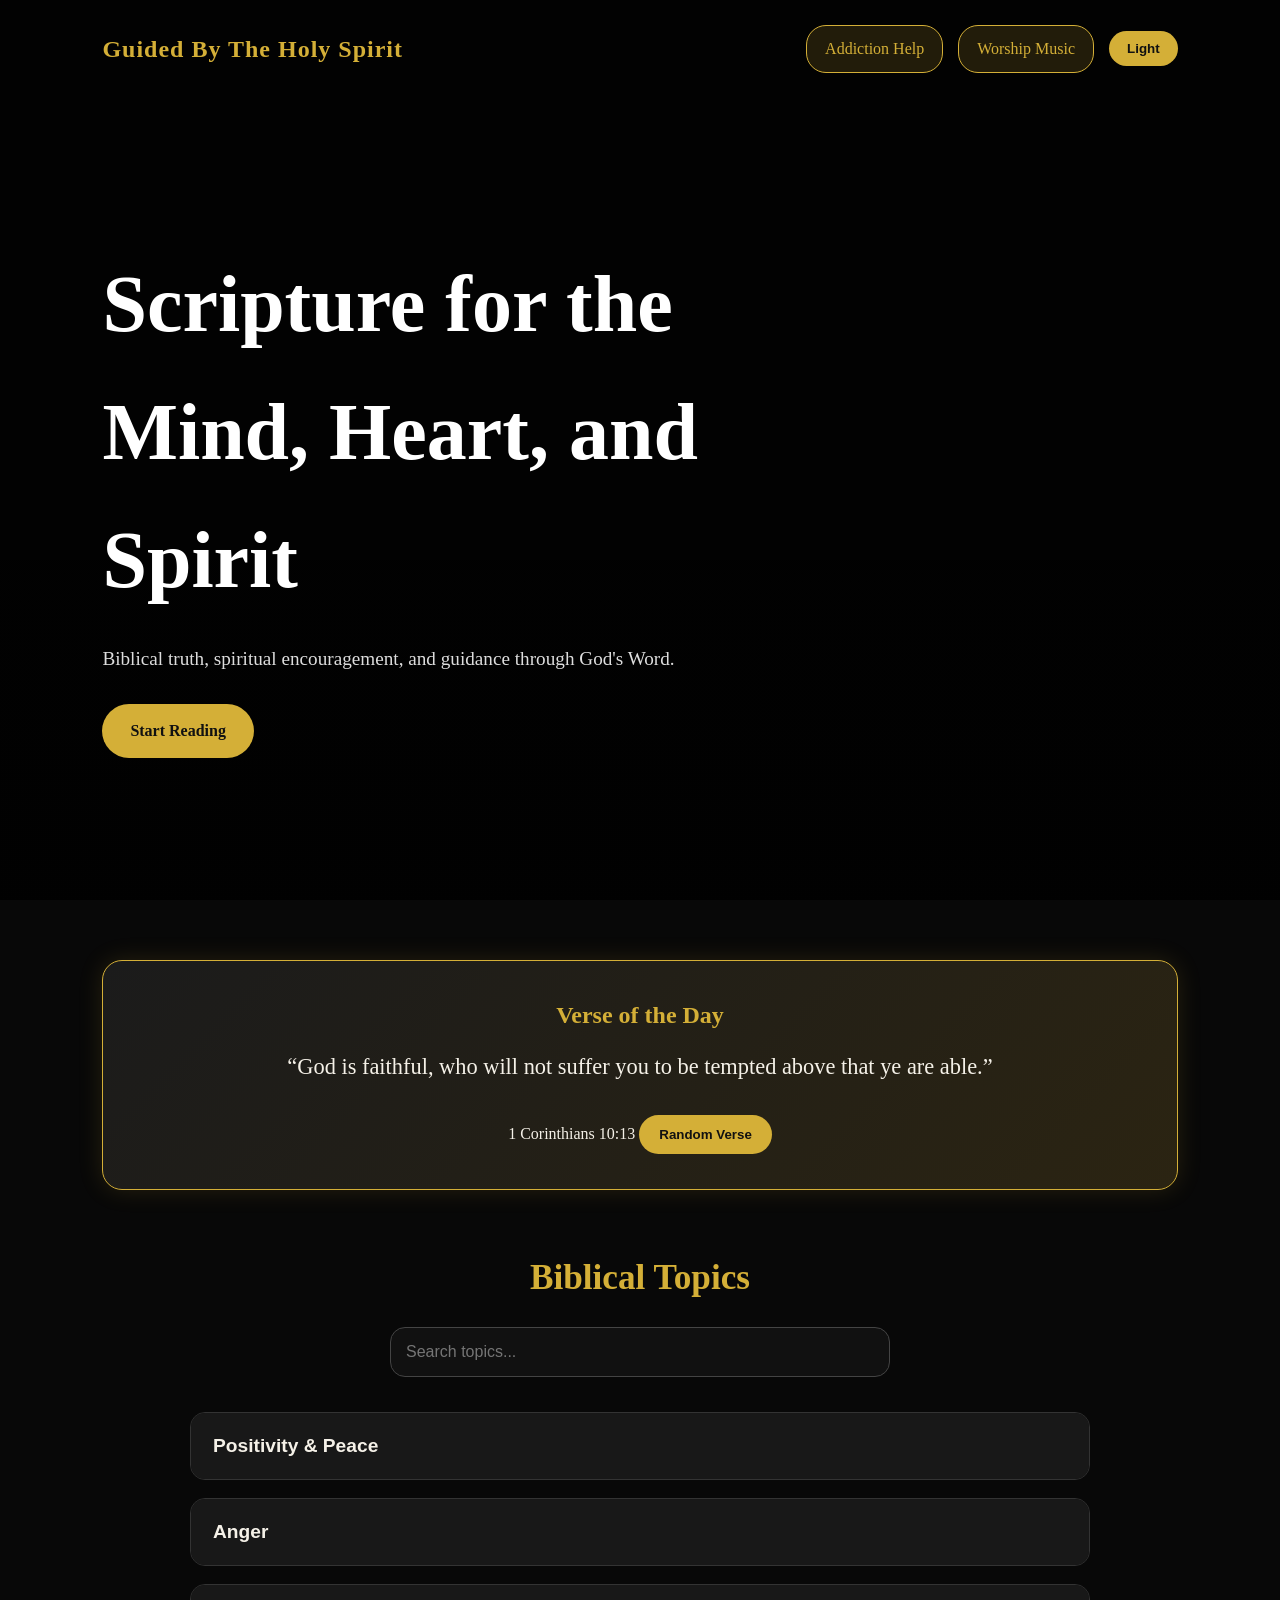
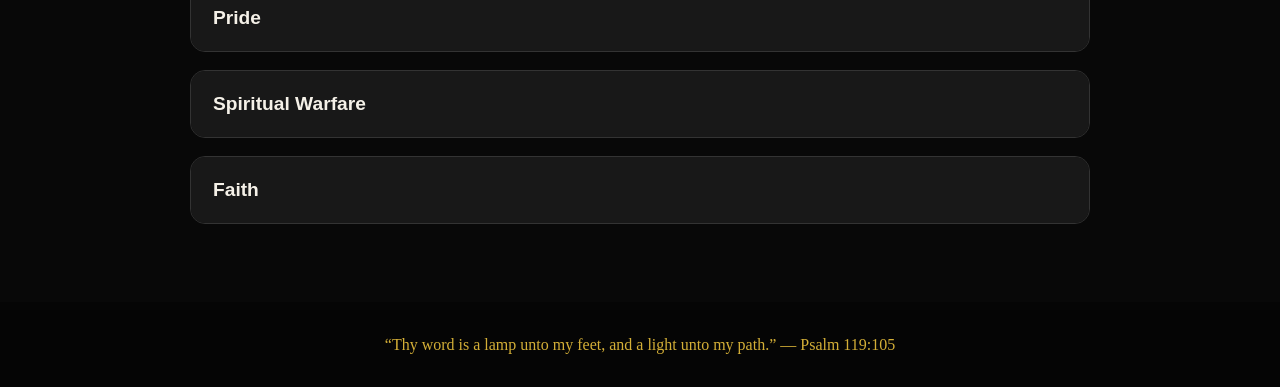
==== index.html @ 29c599a7 "Add files via upload" ====
<!DOCTYPE html>
<html lang="en">
<head>
  <meta charset="UTF-8" />
  <meta name="viewport" content="width=device-width, initial-scale=1.0" />
  <title>Guided By The Holy Spirit</title>
  <link rel="stylesheet" href="style.css" />
</head>
<body>

  <header class="hero">
    <nav>
      <h2>Guided By The Holy Spirit</h2>

      <div class="nav-buttons">
        <a href="addiction.html" class="nav-link">Addiction Help</a>
	<a href="music.html" class="nav-link">Worship Music</a>
        <button id="themeBtn">Light</button>
      </div>
    </nav>

    <div class="hero-content">
      <h1>Scripture for the Mind, Heart, and Spirit</h1>

      <p>
        Biblical truth, spiritual encouragement, and guidance through
        God's Word.
      </p>

      <a href="#topics" class="btn">Start Reading</a>
    </div>
  </header>

  <main>

    <section class="daily">
      <h2>Verse of the Day</h2>

      <p class="verse">
        “Submit yourselves therefore to God. Resist the devil,
        and he will flee from you.”
      </p>

      <span>James 4:7</span>

      <button id="randomVerseBtn" class="random-btn">
        Random Verse
      </button>
    </section>

    <section id="topics" class="topics">

      <h2>Biblical Topics</h2>

      <input
        type="text"
        id="searchInput"
        placeholder="Search topics..."
      />

      <div class="accordion">

        <!-- Positivity -->

        <div class="topic">
          <button class="topic-btn">Positivity & Peace</button>

          <div class="topic-content">

            <div class="verse-card">
              <h3>Philippians 4:8</h3>

              <p>
                “Whatsoever things are true, honest, just, pure,
                lovely… think on these things.”
              </p>

              <small>
                Focus your mind on godly things instead of fear and negativity.
              </small>
            </div>

            <div class="verse-card">
              <h3>Romans 8:6</h3>

              <p>
                “To be spiritually minded is life and peace.”
              </p>

              <small>
                A mind centered on God produces peace.
              </small>
            </div>

          </div>
        </div>

        <!-- Anger -->

        <div class="topic">
          <button class="topic-btn">Anger</button>

          <div class="topic-content">

            <div class="verse-card">
              <h3>Ephesians 4:26-27</h3>

              <p>
                “Be ye angry, and sin not… Neither give place to the devil.”
              </p>

              <small>
                Uncontrolled anger can become spiritually dangerous.
              </small>
            </div>

            <div class="verse-card">
              <h3>James 1:20</h3>

              <p>
                “The wrath of man worketh not the righteousness of God.”
              </p>

              <small>
                Human rage does not produce God's righteousness.
              </small>
            </div>

          </div>
        </div>

        <!-- Pride -->

        <div class="topic">
          <button class="topic-btn">Pride</button>

          <div class="topic-content">

            <div class="verse-card">
              <h3>Proverbs 16:18</h3>

              <p>
                “Pride goeth before destruction,
                and an haughty spirit before a fall.”
              </p>

              <small>
                Pride blinds people and leads them away from humility.
              </small>
            </div>

            <div class="verse-card">
              <h3>James 4:6</h3>

              <p>
                “God resisteth the proud,
                but giveth grace unto the humble.”
              </p>

              <small>
                God gives grace to the humble.
              </small>
            </div>

          </div>
        </div>

        <!-- Spiritual Warfare -->

        <div class="topic">
          <button class="topic-btn">Spiritual Warfare</button>

          <div class="topic-content">

            <div class="verse-card">
              <h3>2 Corinthians 10:5</h3>

              <p>
                “Casting down imaginations… bringing every thought
                into obedience to Christ.”
              </p>

              <small>
                The battlefield often begins in the mind.
              </small>
            </div>

            <div class="verse-card">
              <h3>Ephesians 6:11</h3>

              <p>
                “Put on the whole armour of God…”
              </p>

              <small>
                God gives believers spiritual armor.
              </small>
            </div>

          </div>
        </div>

        <!-- Faith -->

        <div class="topic">
          <button class="topic-btn">Faith</button>

          <div class="topic-content">

            <div class="verse-card">
              <h3>Hebrews 11:1</h3>

              <p>
                “Faith is the substance of things hoped for,
                the evidence of things not seen.”
              </p>

              <small>
                Faith trusts God even when you cannot fully see ahead.
              </small>
            </div>

            <div class="verse-card">
              <h3>2 Corinthians 5:7</h3>

              <p>
                “For we walk by faith, not by sight.”
              </p>

              <small>
                Christians live by trust in God.
              </small>
            </div>

          </div>
        </div>

      </div>
    </section>

  </main>

  <footer>
    <p>
      “Thy word is a lamp unto my feet,
      and a light unto my path.”
      — Psalm 119:105
    </p>
  </footer>

  <script src="script.js"></script>
</body>
</html>
---- style.css ----
* {
  margin: 0;
  padding: 0;
  box-sizing: border-box;
}

html {
  scroll-behavior: smooth;
}

body {
  font-family: Georgia, serif;
  background: #080808;
  color: #f5f1e8;
  line-height: 1.6;
}

/* HERO */

.hero {
  min-height: 100vh;

  background:
    linear-gradient(rgba(0,0,0,.75), rgba(0,0,0,.85)),
    url("https://images.unsplash.com/photo-1500530855697-b586d89ba3ee")
    center/cover;

  display: flex;
  flex-direction: column;
}

.small-hero {
  min-height: 55vh;
}

nav {
  display: flex;
  justify-content: space-between;
  align-items: center;
  padding: 25px 8%;
}

nav h2 {
  color: #d4af37;
  letter-spacing: 1px;
}

.nav-buttons {
  display: flex;
  align-items: center;
  gap: 15px;
}

.nav-link {
  text-decoration: none;
  background: rgba(212,175,55,.15);
  border: 1px solid #d4af37;
  color: #d4af37;
  padding: 10px 18px;
  border-radius: 20px;
  transition: .3s;
}

.nav-link:hover {
  background: #d4af37;
  color: #111;
}

#themeBtn {
  background: #d4af37;
  color: #111;
  border: none;
  padding: 10px 18px;
  border-radius: 20px;
  cursor: pointer;
  font-weight: bold;
}

.hero-content {
  flex: 1;

  display: flex;
  flex-direction: column;
  justify-content: center;

  padding: 0 8%;
  max-width: 850px;
}

.hero-content h1 {
  font-size: clamp(2.5rem, 7vw, 5rem);
  color: #fff;
  margin-bottom: 20px;
}

.hero-content p {
  font-size: 1.2rem;
  color: #ddd;
  margin-bottom: 30px;
}

.btn {
  width: fit-content;
  background: #d4af37;
  color: #111;
  padding: 14px 28px;
  text-decoration: none;
  border-radius: 30px;
  font-weight: bold;
  transition: .3s;
}

.btn:hover {
  transform: scale(1.05);
}

/* MAIN */

main {
  padding: 60px 8%;
}

/* DAILY VERSE */

.daily {
  background: linear-gradient(135deg, #1b1b1b, #2b2412);

  border: 1px solid #d4af37;

  padding: 35px;

  border-radius: 20px;

  text-align: center;

  margin-bottom: 60px;

  box-shadow: 0 0 25px rgba(212, 175, 55, .15);
}

.daily h2 {
  color: #d4af37;
  margin-bottom: 15px;
}

.daily .verse {
  font-size: 1.4rem;
  margin-bottom: 10px;
}

.random-btn {
  margin-top: 20px;
  background: #d4af37;
  color: #111;
  border: none;
  padding: 12px 20px;
  border-radius: 20px;
  cursor: pointer;
  font-weight: bold;
}

/* TOPICS */

.topics h2 {
  text-align: center;
  color: #d4af37;
  margin-bottom: 20px;
  font-size: 2.2rem;
}

#searchInput {
  width: 100%;
  max-width: 500px;
  display: block;
  margin: 0 auto 35px auto;

  padding: 15px;

  border-radius: 15px;
  border: 1px solid #444;

  background: #111;
  color: white;
  font-size: 1rem;
}

.accordion {
  max-width: 900px;
  margin: auto;
}

.topic {
  margin-bottom: 18px;
  border-radius: 15px;
  overflow: hidden;
  background: #141414;
  border: 1px solid #333;
}

.topic-btn {
  width: 100%;
  padding: 22px;
  background: #181818;
  color: #f5f1e8;
  font-size: 1.2rem;
  text-align: left;
  border: none;
  cursor: pointer;
  font-weight: bold;
  transition: .3s;
}

.topic-btn:hover {
  background: #2a230f;
  color: #d4af37;
}

.topic-content {
  display: none;
  padding: 20px;
  background: #101010;
}

.topic.active .topic-content {
  display: block;
}

.verse-card {
  background: #1c1c1c;
  border-left: 4px solid #d4af37;
  padding: 20px;
  margin-bottom: 18px;
  border-radius: 10px;
}

.verse-card h3 {
  color: #d4af37;
  margin-bottom: 10px;
}

.verse-card p {
  font-size: 1.1rem;
  margin-bottom: 10px;
}

.verse-card small {
  color: #cfc6ad;
}

/* FOOTER */

footer {
  text-align: center;
  padding: 30px;
  background: #050505;
  color: #d4af37;
}

/* LIGHT MODE */

body.light {
  background: #f7f2e8;
  color: #1b1b1b;
}

body.light .topic,
body.light .topic-content,
body.light .verse-card,
body.light .topic-btn {
  background: #fffaf0;
  color: #1b1b1b;
}

body.light .daily {
  background: #fffaf0;
}

body.light #searchInput {
  background: white;
  color: black;
}
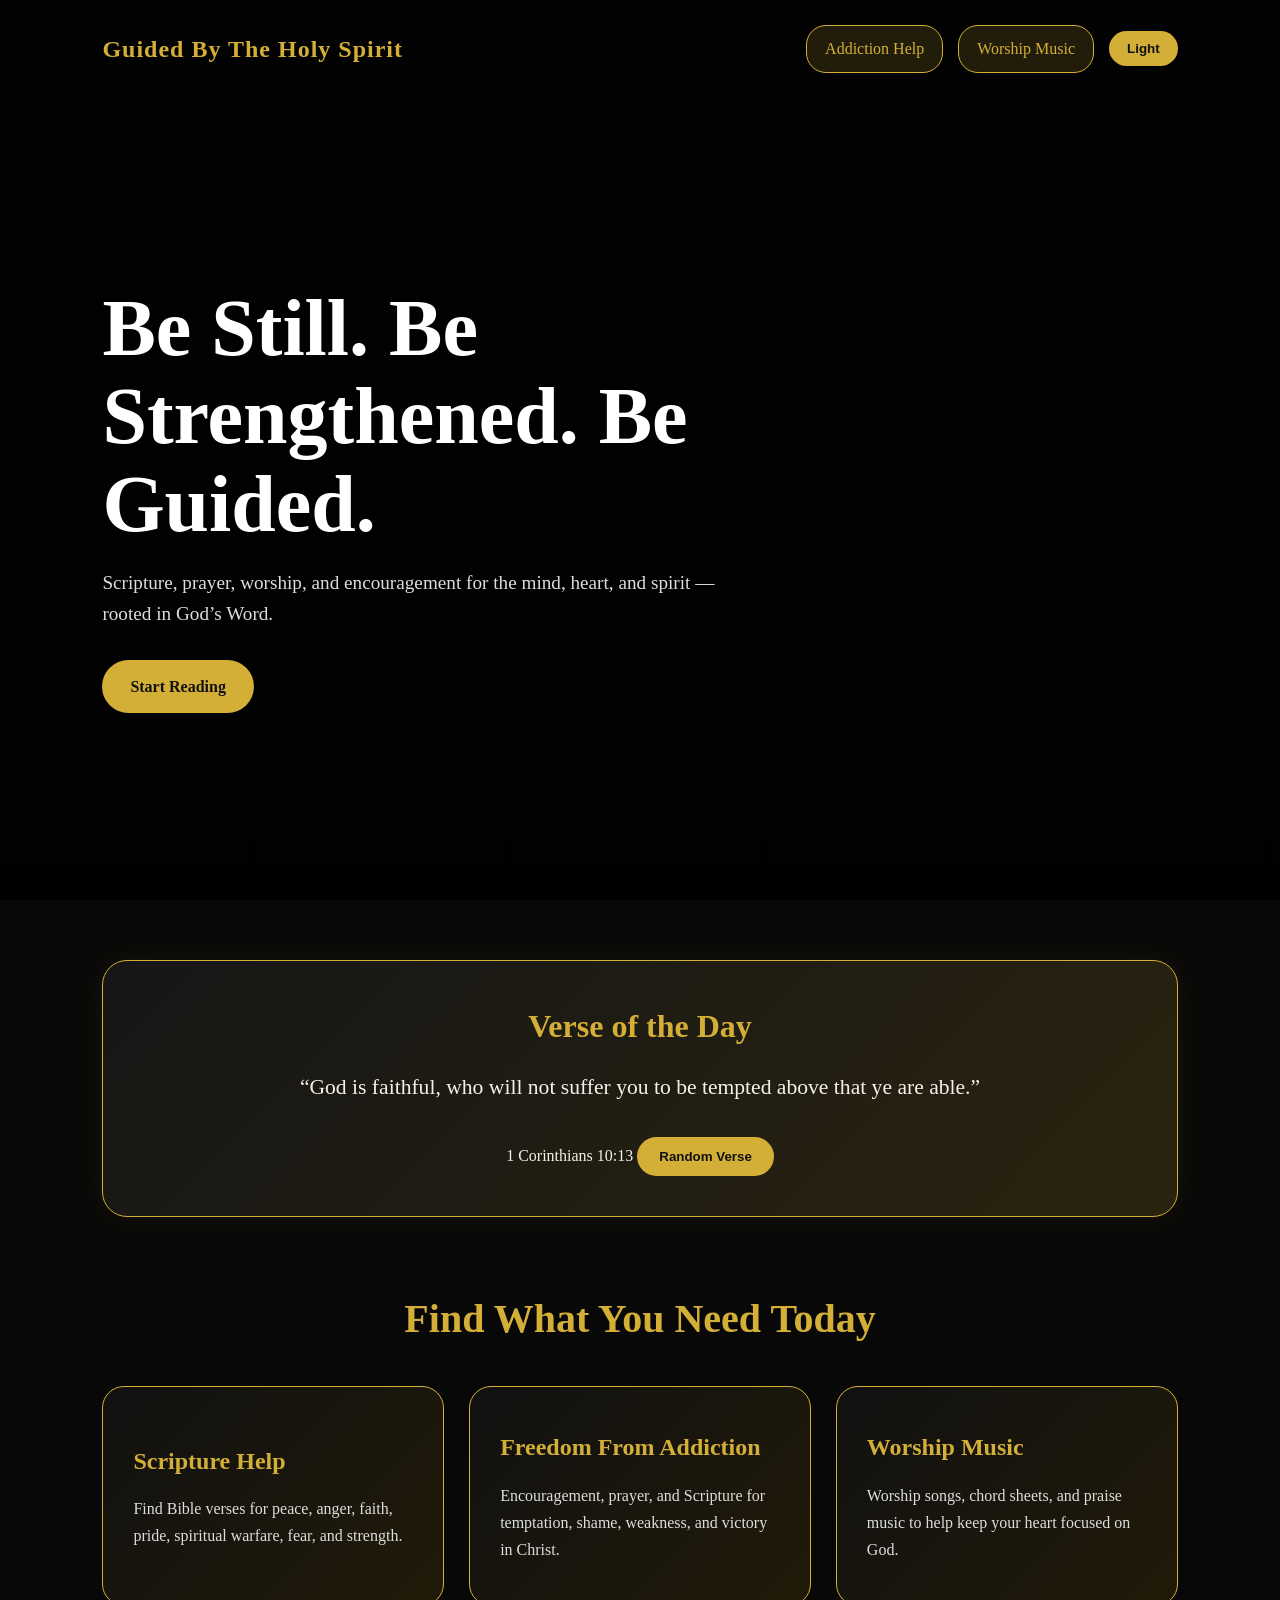
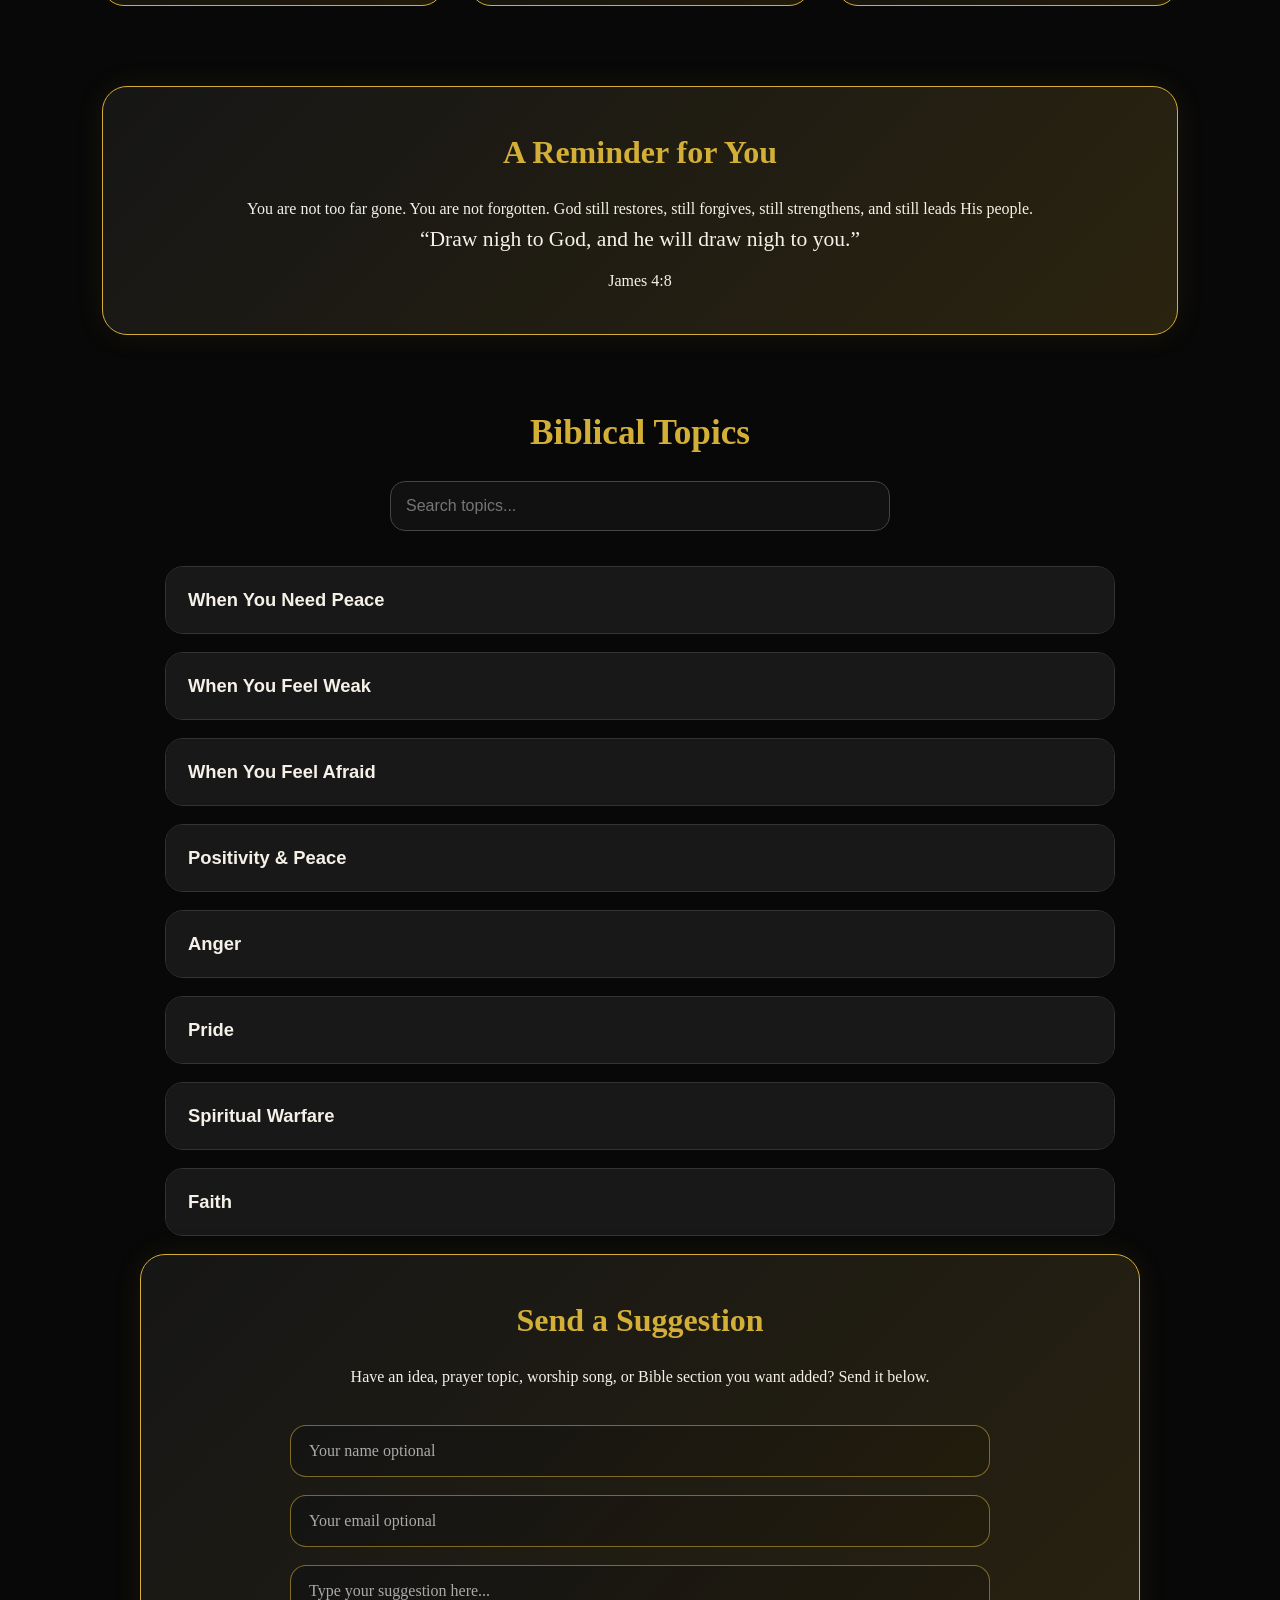
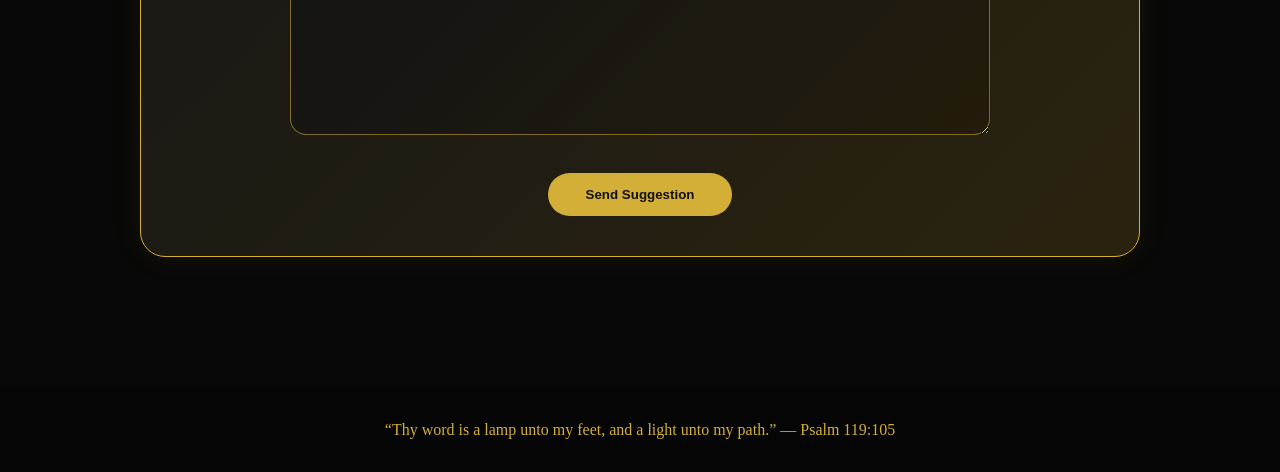
==== commit aac790b7: "Update index.html" ====
--- a/index.html
+++ b/index.html
@@ -8,246 +8,363 @@
 </head>
 <body>
 
-  <header class="hero">
-    <nav>
-      <h2>Guided By The Holy Spirit</h2>
-
-      <div class="nav-buttons">
-        <a href="addiction.html" class="nav-link">Addiction Help</a>
-	<a href="music.html" class="nav-link">Worship Music</a>
-        <button id="themeBtn">Light</button>
-      </div>
-    </nav>
-
-    <div class="hero-content">
-      <h1>Scripture for the Mind, Heart, and Spirit</h1>
-
-      <p>
-        Biblical truth, spiritual encouragement, and guidance through
-        God's Word.
-      </p>
-
-      <a href="#topics" class="btn">Start Reading</a>
+<header class="hero">
+  <nav>
+    <h2>Guided By The Holy Spirit</h2>
+
+    <div class="nav-buttons">
+      <a href="addiction.html" class="nav-link">Addiction Help</a>
+      <a href="music.html" class="nav-link">Worship Music</a>
+      <button id="themeBtn">Light</button>
     </div>
-  </header>
-
-  <main>
-
-    <section class="daily">
-      <h2>Verse of the Day</h2>
-
-      <p class="verse">
-        “Submit yourselves therefore to God. Resist the devil,
-        and he will flee from you.”
-      </p>
-
-      <span>James 4:7</span>
-
-      <button id="randomVerseBtn" class="random-btn">
-        Random Verse
-      </button>
-    </section>
-
-    <section id="topics" class="topics">
-
-      <h2>Biblical Topics</h2>
-
-      <input
-        type="text"
-        id="searchInput"
-        placeholder="Search topics..."
-      />
-
-      <div class="accordion">
-
-        <!-- Positivity -->
-
-        <div class="topic">
-          <button class="topic-btn">Positivity & Peace</button>
-
-          <div class="topic-content">
-
-            <div class="verse-card">
-              <h3>Philippians 4:8</h3>
-
-              <p>
-                “Whatsoever things are true, honest, just, pure,
-                lovely… think on these things.”
-              </p>
-
-              <small>
-                Focus your mind on godly things instead of fear and negativity.
-              </small>
-            </div>
-
-            <div class="verse-card">
-              <h3>Romans 8:6</h3>
-
-              <p>
-                “To be spiritually minded is life and peace.”
-              </p>
-
-              <small>
-                A mind centered on God produces peace.
-              </small>
-            </div>
-
-          </div>
-        </div>
-
-        <!-- Anger -->
-
-        <div class="topic">
-          <button class="topic-btn">Anger</button>
-
-          <div class="topic-content">
-
-            <div class="verse-card">
-              <h3>Ephesians 4:26-27</h3>
-
-              <p>
-                “Be ye angry, and sin not… Neither give place to the devil.”
-              </p>
-
-              <small>
-                Uncontrolled anger can become spiritually dangerous.
-              </small>
-            </div>
-
-            <div class="verse-card">
-              <h3>James 1:20</h3>
-
-              <p>
-                “The wrath of man worketh not the righteousness of God.”
-              </p>
-
-              <small>
-                Human rage does not produce God's righteousness.
-              </small>
-            </div>
-
-          </div>
-        </div>
-
-        <!-- Pride -->
-
-        <div class="topic">
-          <button class="topic-btn">Pride</button>
-
-          <div class="topic-content">
-
-            <div class="verse-card">
-              <h3>Proverbs 16:18</h3>
-
-              <p>
-                “Pride goeth before destruction,
-                and an haughty spirit before a fall.”
-              </p>
-
-              <small>
-                Pride blinds people and leads them away from humility.
-              </small>
-            </div>
-
-            <div class="verse-card">
-              <h3>James 4:6</h3>
-
-              <p>
-                “God resisteth the proud,
-                but giveth grace unto the humble.”
-              </p>
-
-              <small>
-                God gives grace to the humble.
-              </small>
-            </div>
-
-          </div>
-        </div>
-
-        <!-- Spiritual Warfare -->
-
-        <div class="topic">
-          <button class="topic-btn">Spiritual Warfare</button>
-
-          <div class="topic-content">
-
-            <div class="verse-card">
-              <h3>2 Corinthians 10:5</h3>
-
-              <p>
-                “Casting down imaginations… bringing every thought
-                into obedience to Christ.”
-              </p>
-
-              <small>
-                The battlefield often begins in the mind.
-              </small>
-            </div>
-
-            <div class="verse-card">
-              <h3>Ephesians 6:11</h3>
-
-              <p>
-                “Put on the whole armour of God…”
-              </p>
-
-              <small>
-                God gives believers spiritual armor.
-              </small>
-            </div>
-
-          </div>
-        </div>
-
-        <!-- Faith -->
-
-        <div class="topic">
-          <button class="topic-btn">Faith</button>
-
-          <div class="topic-content">
-
-            <div class="verse-card">
-              <h3>Hebrews 11:1</h3>
-
-              <p>
-                “Faith is the substance of things hoped for,
-                the evidence of things not seen.”
-              </p>
-
-              <small>
-                Faith trusts God even when you cannot fully see ahead.
-              </small>
-            </div>
-
-            <div class="verse-card">
-              <h3>2 Corinthians 5:7</h3>
-
-              <p>
-                “For we walk by faith, not by sight.”
-              </p>
-
-              <small>
-                Christians live by trust in God.
-              </small>
-            </div>
-
-          </div>
-        </div>
-
-      </div>
-    </section>
-
-  </main>
-
-  <footer>
+  </nav>
+
+  <div class="hero-content">
+    <h1>Be Still. Be Strengthened. Be Guided.</h1>
+
     <p>
-      “Thy word is a lamp unto my feet,
-      and a light unto my path.”
-      — Psalm 119:105
-    </p>
-  </footer>
-
-  <script src="script.js"></script>
+      Scripture, prayer, worship, and encouragement for the mind,
+      heart, and spirit — rooted in God’s Word.
+    </p>
+
+    <a href="#topics" class="btn">Start Reading</a>
+  </div>
+</header>
+
+<main>
+
+  <section class="daily">
+    <h2>Verse of the Day</h2>
+
+    <p class="verse">
+      “Submit yourselves therefore to God. Resist the devil,
+      and he will flee from you.”
+    </p>
+
+    <span>James 4:7</span>
+
+    <button id="randomVerseBtn" class="random-btn">
+      Random Verse
+    </button>
+  </section>
+
+  <section class="portal-section">
+    <h2>Find What You Need Today</h2>
+
+    <div class="portal-grid">
+
+      <a href="#topics" class="portal-card">
+        <h3>Scripture Help</h3>
+        <p>
+          Find Bible verses for peace, anger, faith, pride,
+          spiritual warfare, fear, and strength.
+        </p>
+      </a>
+
+      <a href="addiction.html" class="portal-card">
+        <h3>Freedom From Addiction</h3>
+        <p>
+          Encouragement, prayer, and Scripture for temptation,
+          shame, weakness, and victory in Christ.
+        </p>
+      </a>
+
+      <a href="music.html" class="portal-card">
+        <h3>Worship Music</h3>
+        <p>
+          Worship songs, chord sheets, and praise music to help
+          keep your heart focused on God.
+        </p>
+      </a>
+
+    </div>
+  </section>
+
+  <section class="daily">
+    <h2>A Reminder for You</h2>
+
+    <p>
+      You are not too far gone. You are not forgotten. God still restores,
+      still forgives, still strengthens, and still leads His people.
+    </p>
+
+    <p class="verse">
+      “Draw nigh to God, and he will draw nigh to you.”
+    </p>
+
+    <span>James 4:8</span>
+  </section>
+
+  <section id="topics" class="topics">
+
+    <h2>Biblical Topics</h2>
+
+    <input
+      type="text"
+      id="searchInput"
+      placeholder="Search topics..."
+    />
+
+    <div class="accordion">
+
+      <div class="topic">
+        <button class="topic-btn">When You Need Peace</button>
+        <div class="topic-content">
+
+          <div class="verse-card">
+            <h3>Philippians 4:6-7</h3>
+            <p>
+              “Be careful for nothing; but in every thing by prayer and supplication...
+              let your requests be made known unto God.”
+            </p>
+            <small>
+              Bring your worry to God. His peace can guard your heart and mind.
+            </small>
+          </div>
+
+          <div class="verse-card">
+            <h3>John 14:27</h3>
+            <p>
+              “Peace I leave with you, my peace I give unto you...”
+            </p>
+            <small>
+              The peace Jesus gives is deeper than the peace the world offers.
+            </small>
+          </div>
+
+        </div>
+      </div>
+
+      <div class="topic">
+        <button class="topic-btn">When You Feel Weak</button>
+        <div class="topic-content">
+
+          <div class="verse-card">
+            <h3>2 Corinthians 12:9</h3>
+            <p>
+              “My grace is sufficient for thee: for my strength is made perfect in weakness.”
+            </p>
+            <small>
+              God’s strength shows up even when you feel like you have none left.
+            </small>
+          </div>
+
+          <div class="verse-card">
+            <h3>Philippians 4:13</h3>
+            <p>
+              “I can do all things through Christ which strengtheneth me.”
+            </p>
+            <small>
+              Your strength does not have to come from yourself. Christ strengthens you.
+            </small>
+          </div>
+
+        </div>
+      </div>
+
+      <div class="topic">
+        <button class="topic-btn">When You Feel Afraid</button>
+        <div class="topic-content">
+
+          <div class="verse-card">
+            <h3>Isaiah 41:10</h3>
+            <p>
+              “Fear thou not; for I am with thee...”
+            </p>
+            <small>
+              God’s presence is greater than fear.
+            </small>
+          </div>
+
+          <div class="verse-card">
+            <h3>2 Timothy 1:7</h3>
+            <p>
+              “For God hath not given us the spirit of fear; but of power,
+              and of love, and of a sound mind.”
+            </p>
+            <small>
+              Fear is not your identity. God gives power, love, and a sound mind.
+            </small>
+          </div>
+
+        </div>
+      </div>
+
+      <div class="topic">
+        <button class="topic-btn">Positivity & Peace</button>
+        <div class="topic-content">
+
+          <div class="verse-card">
+            <h3>Philippians 4:8</h3>
+            <p>
+              “Whatsoever things are true, honest, just, pure,
+              lovely… think on these things.”
+            </p>
+            <small>
+              Focus your mind on godly things instead of fear and negativity.
+            </small>
+          </div>
+
+          <div class="verse-card">
+            <h3>Romans 8:6</h3>
+            <p>
+              “To be spiritually minded is life and peace.”
+            </p>
+            <small>
+              A mind centered on God produces peace.
+            </small>
+          </div>
+
+        </div>
+      </div>
+
+      <div class="topic">
+        <button class="topic-btn">Anger</button>
+        <div class="topic-content">
+
+          <div class="verse-card">
+            <h3>Ephesians 4:26-27</h3>
+            <p>
+              “Be ye angry, and sin not… Neither give place to the devil.”
+            </p>
+            <small>
+              Uncontrolled anger can become spiritually dangerous.
+            </small>
+          </div>
+
+          <div class="verse-card">
+            <h3>James 1:20</h3>
+            <p>
+              “The wrath of man worketh not the righteousness of God.”
+            </p>
+            <small>
+              Human rage does not produce God's righteousness.
+            </small>
+          </div>
+
+        </div>
+      </div>
+
+      <div class="topic">
+        <button class="topic-btn">Pride</button>
+        <div class="topic-content">
+
+          <div class="verse-card">
+            <h3>Proverbs 16:18</h3>
+            <p>
+              “Pride goeth before destruction,
+              and an haughty spirit before a fall.”
+            </p>
+            <small>
+              Pride blinds people and leads them away from humility.
+            </small>
+          </div>
+
+          <div class="verse-card">
+            <h3>James 4:6</h3>
+            <p>
+              “God resisteth the proud,
+              but giveth grace unto the humble.”
+            </p>
+            <small>
+              God gives grace to the humble.
+            </small>
+          </div>
+
+        </div>
+      </div>
+
+      <div class="topic">
+        <button class="topic-btn">Spiritual Warfare</button>
+        <div class="topic-content">
+
+          <div class="verse-card">
+            <h3>2 Corinthians 10:5</h3>
+            <p>
+              “Casting down imaginations… bringing every thought
+              into obedience to Christ.”
+            </p>
+            <small>
+              The battlefield often begins in the mind.
+            </small>
+          </div>
+
+          <div class="verse-card">
+            <h3>Ephesians 6:11</h3>
+            <p>
+              “Put on the whole armour of God…”
+            </p>
+            <small>
+              God gives believers spiritual armor.
+            </small>
+          </div>
+
+        </div>
+      </div>
+
+      <div class="topic">
+        <button class="topic-btn">Faith</button>
+        <div class="topic-content">
+
+          <div class="verse-card">
+            <h3>Hebrews 11:1</h3>
+            <p>
+              “Faith is the substance of things hoped for,
+              the evidence of things not seen.”
+            </p>
+            <small>
+              Faith trusts God even when you cannot fully see ahead.
+            </small>
+          </div>
+
+          <div class="verse-card">
+            <h3>2 Corinthians 5:7</h3>
+            <p>
+              “For we walk by faith, not by sight.”
+            </p>
+            <small>
+              Christians live by trust in God.
+            </small>
+          </div>
+
+        </div>
+      </div>
+
+    </div>
+  </section>
+
+  <section class="daily suggestion-section">
+    <h2>Send a Suggestion</h2>
+
+    <p>
+      Have an idea, prayer topic, worship song, or Bible section you want added?
+      Send it below.
+    </p>
+
+    <form action="https://formsubmit.co/gerardo.garcia.gg2189@gmail.com" method="POST" class="suggestion-form">
+      <input type="text" name="name" placeholder="Your name optional" />
+
+      <input type="email" name="email" placeholder="Your email optional" />
+
+      <textarea name="suggestion" placeholder="Type your suggestion here..." required></textarea>
+
+      <input type="hidden" name="_subject" value="New Website Suggestion" />
+      <input type="hidden" name="_captcha" value="false" />
+
+      <button type="submit" class="random-btn">Send Suggestion</button>
+    </form>
+  </section>
+
+</main>
+
+<footer>
+  <p>
+    “Thy word is a lamp unto my feet,
+    and a light unto my path.”
+    — Psalm 119:105
+  </p>
+</footer>
+
+<script src="script.js"></script>
 </body>
-</html>+</html>
--- a/style.css
+++ b/style.css
@@ -1,3 +1,7 @@
+/* =========================
+   RESET
+========================= */
+
 * {
   margin: 0;
   padding: 0;
@@ -7,6 +11,10 @@
 html {
   scroll-behavior: smooth;
 }
+
+/* =========================
+   BODY
+========================= */
 
 body {
   font-family: Georgia, serif;
@@ -15,13 +23,15 @@
   line-height: 1.6;
 }
 
-/* HERO */
+/* =========================
+   HERO
+========================= */
 
 .hero {
   min-height: 100vh;
 
   background:
-    linear-gradient(rgba(0,0,0,.75), rgba(0,0,0,.85)),
+    linear-gradient(rgba(0,0,0,.78), rgba(0,0,0,.88)),
     url("https://images.unsplash.com/photo-1500530855697-b586d89ba3ee")
     center/cover;
 
@@ -32,17 +42,23 @@
 .small-hero {
   min-height: 55vh;
 }
+
+/* =========================
+   NAVBAR
+========================= */
 
 nav {
   display: flex;
   justify-content: space-between;
   align-items: center;
+
   padding: 25px 8%;
 }
 
 nav h2 {
   color: #d4af37;
   letter-spacing: 1px;
+  font-size: 1.5rem;
 }
 
 .nav-buttons {
@@ -53,11 +69,17 @@
 
 .nav-link {
   text-decoration: none;
+
   background: rgba(212,175,55,.15);
+
   border: 1px solid #d4af37;
-  color: #d4af37;
+
+  color: #d4af37;
+
   padding: 10px 18px;
+
   border-radius: 20px;
+
   transition: .3s;
 }
 
@@ -69,12 +91,21 @@
 #themeBtn {
   background: #d4af37;
   color: #111;
+
   border: none;
+
   padding: 10px 18px;
+
   border-radius: 20px;
+
   cursor: pointer;
+
   font-weight: bold;
 }
+
+/* =========================
+   HERO CONTENT
+========================= */
 
 .hero-content {
   flex: 1;
@@ -84,13 +115,18 @@
   justify-content: center;
 
   padding: 0 8%;
+
   max-width: 850px;
 }
 
 .hero-content h1 {
-  font-size: clamp(2.5rem, 7vw, 5rem);
+  font-size: clamp(2.8rem, 7vw, 5rem);
+
   color: #fff;
+
   margin-bottom: 20px;
+
+  line-height: 1.1;
 }
 
 .hero-content p {
@@ -101,12 +137,19 @@
 
 .btn {
   width: fit-content;
+
   background: #d4af37;
+
   color: #111;
+
   padding: 14px 28px;
+
   text-decoration: none;
+
   border-radius: 30px;
+
   font-weight: bold;
+
   transition: .3s;
 }
 
@@ -114,99 +157,222 @@
   transform: scale(1.05);
 }
 
-/* MAIN */
+/* =========================
+   MAIN
+========================= */
 
 main {
   padding: 60px 8%;
 }
 
-/* DAILY VERSE */
+/* =========================
+   DAILY
+========================= */
 
 .daily {
-  background: linear-gradient(135deg, #1b1b1b, #2b2412);
+  background:
+    linear-gradient(
+      135deg,
+      #161616,
+      #2a230f
+    );
 
   border: 1px solid #d4af37;
 
-  padding: 35px;
-
-  border-radius: 20px;
+  padding: 40px;
+
+  border-radius: 25px;
 
   text-align: center;
 
-  margin-bottom: 60px;
-
-  box-shadow: 0 0 25px rgba(212, 175, 55, .15);
+  margin-bottom: 70px;
+
+  box-shadow:
+    0 0 30px rgba(212,175,55,.08);
 }
 
 .daily h2 {
   color: #d4af37;
-  margin-bottom: 15px;
+  margin-bottom: 18px;
+  font-size: 2rem;
 }
 
 .daily .verse {
-  font-size: 1.4rem;
-  margin-bottom: 10px;
-}
+  font-size: 1.35rem;
+  margin-bottom: 12px;
+}
+
+/* =========================
+   BUTTONS
+========================= */
 
 .random-btn {
   margin-top: 20px;
+
   background: #d4af37;
+
   color: #111;
+
   border: none;
-  padding: 12px 20px;
-  border-radius: 20px;
+
+  padding: 12px 22px;
+
+  border-radius: 30px;
+
   cursor: pointer;
+
   font-weight: bold;
-}
-
-/* TOPICS */
+
+  transition: .3s;
+}
+
+.random-btn:hover {
+  transform: translateY(-2px) scale(1.03);
+}
+
+/* =========================
+   PORTAL SECTION
+========================= */
+
+.portal-section {
+  margin-bottom: 80px;
+}
+
+.portal-section h2 {
+  text-align: center;
+
+  color: #d4af37;
+
+  margin-bottom: 35px;
+
+  font-size: 2.5rem;
+}
+
+.portal-grid {
+  display: grid;
+
+  grid-template-columns: repeat(auto-fit, minmax(240px, 1fr));
+
+  gap: 25px;
+}
+
+.portal-card {
+  background:
+    linear-gradient(
+      135deg,
+      #111,
+      #211a08
+    );
+
+  border: 1px solid #d4af37;
+
+  border-radius: 22px;
+
+  padding: 30px;
+
+  text-decoration: none;
+
+  color: #f5f1e8;
+
+  transition: .3s;
+
+  min-height: 220px;
+
+  display: flex;
+  flex-direction: column;
+  justify-content: center;
+}
+
+.portal-card:hover {
+  transform: translateY(-7px);
+
+  box-shadow:
+    0 0 25px rgba(212,175,55,.18),
+    0 0 50px rgba(212,175,55,.08);
+}
+
+.portal-card h3 {
+  color: #d4af37;
+  margin-bottom: 15px;
+  font-size: 1.5rem;
+}
+
+.portal-card p {
+  color: #ddd;
+  line-height: 1.7;
+}
+
+/* =========================
+   TOPICS
+========================= */
 
 .topics h2 {
   text-align: center;
-  color: #d4af37;
+
+  color: #d4af37;
+
   margin-bottom: 20px;
+
   font-size: 2.2rem;
 }
 
 #searchInput {
   width: 100%;
   max-width: 500px;
+
   display: block;
+
   margin: 0 auto 35px auto;
 
   padding: 15px;
 
   border-radius: 15px;
+
   border: 1px solid #444;
 
   background: #111;
+
   color: white;
+
   font-size: 1rem;
 }
 
 .accordion {
-  max-width: 900px;
+  max-width: 950px;
   margin: auto;
 }
 
 .topic {
   margin-bottom: 18px;
-  border-radius: 15px;
+
+  border-radius: 18px;
+
   overflow: hidden;
+
   background: #141414;
+
   border: 1px solid #333;
 }
 
 .topic-btn {
   width: 100%;
+
   padding: 22px;
+
   background: #181818;
+
   color: #f5f1e8;
-  font-size: 1.2rem;
+
+  font-size: 1.15rem;
+
   text-align: left;
+
   border: none;
+
   cursor: pointer;
+
   font-weight: bold;
+
   transition: .3s;
 }
 
@@ -217,7 +383,9 @@
 
 .topic-content {
   display: none;
-  padding: 20px;
+
+  padding: 22px;
+
   background: #101010;
 }
 
@@ -225,12 +393,20 @@
   display: block;
 }
 
+/* =========================
+   VERSE CARDS
+========================= */
+
 .verse-card {
   background: #1c1c1c;
+
   border-left: 4px solid #d4af37;
-  padding: 20px;
+
+  padding: 22px;
+
   margin-bottom: 18px;
-  border-radius: 10px;
+
+  border-radius: 14px;
 }
 
 .verse-card h3 {
@@ -247,16 +423,160 @@
   color: #cfc6ad;
 }
 
-/* FOOTER */
+/* =========================
+   MUSIC PAGE
+========================= */
+
+.song-card {
+  background:
+    linear-gradient(
+      135deg,
+      #111,
+      #211a08
+    );
+
+  border: 1px solid #d4af37;
+}
+
+.song-header {
+  display: flex;
+
+  justify-content: space-between;
+
+  align-items: center;
+
+  gap: 20px;
+
+  margin-bottom: 20px;
+}
+
+.song-header h3 {
+  color: #d4af37;
+  font-size: 1.8rem;
+}
+
+.chord-box {
+  background: #080808;
+
+  border: 1px solid #333;
+
+  border-radius: 15px;
+
+  padding: 20px;
+
+  overflow-x: auto;
+}
+
+.chord-box pre {
+  color: #f5f1e8;
+
+  font-size: 1rem;
+
+  line-height: 1.9;
+
+  white-space: pre-wrap;
+
+  font-family: "Courier New", monospace;
+}
+
+/* =========================
+   SUGGESTION FORM
+========================= */
+
+.suggestion-section {
+  max-width: 1000px;
+
+  margin-left: auto;
+  margin-right: auto;
+
+  position: relative;
+}
+
+.suggestion-form {
+  width: 100%;
+  max-width: 700px;
+
+  margin: 35px auto 0 auto;
+
+  display: flex;
+  flex-direction: column;
+
+  gap: 18px;
+}
+
+.suggestion-form input,
+.suggestion-form textarea {
+  width: 100%;
+
+  padding: 16px 18px;
+
+  border-radius: 16px;
+
+  border: 1px solid rgba(212,175,55,.55);
+
+  background:
+    linear-gradient(
+      135deg,
+      rgba(20,20,20,.95),
+      rgba(35,28,12,.92)
+    );
+
+  color: #f5f1e8;
+
+  font-size: 1rem;
+
+  font-family: Georgia, serif;
+
+  outline: none;
+
+  transition: .3s;
+}
+
+.suggestion-form textarea {
+  min-height: 170px;
+
+  resize: vertical;
+}
+
+.suggestion-form input:focus,
+.suggestion-form textarea:focus {
+  border-color: #d4af37;
+
+  box-shadow:
+    0 0 18px rgba(212,175,55,.18),
+    0 0 40px rgba(212,175,55,.08);
+}
+
+.suggestion-form input::placeholder,
+.suggestion-form textarea::placeholder {
+  color: #aaa;
+}
+
+.suggestion-form button {
+  width: fit-content;
+
+  align-self: center;
+
+  padding: 14px 38px;
+}
+
+/* =========================
+   FOOTER
+========================= */
 
 footer {
   text-align: center;
+
   padding: 30px;
+
   background: #050505;
-  color: #d4af37;
-}
-
-/* LIGHT MODE */
+
+  color: #d4af37;
+}
+
+/* =========================
+   LIGHT MODE
+========================= */
 
 body.light {
   background: #f7f2e8;
@@ -266,16 +586,126 @@
 body.light .topic,
 body.light .topic-content,
 body.light .verse-card,
-body.light .topic-btn {
+body.light .topic-btn,
+body.light .song-card {
   background: #fffaf0;
-  color: #1b1b1b;
-}
-
-body.light .daily {
+  color: #111;
+}
+
+body.light .daily,
+body.light .portal-card {
   background: #fffaf0;
+}
+
+body.light .portal-card p {
+  color: #333;
+}
+
+body.light .chord-box {
+  background: white;
+}
+
+body.light .chord-box pre {
+  color: #111;
 }
 
 body.light #searchInput {
   background: white;
   color: black;
-}+}
+
+body.light .suggestion-form input,
+body.light .suggestion-form textarea {
+  background: white;
+  color: #111;
+}
+
+/* =========================
+   MOBILE
+========================= */
+
+@media (max-width: 768px) {
+
+  nav {
+    flex-direction: column;
+    gap: 18px;
+    text-align: center;
+  }
+
+  .nav-buttons {
+    flex-wrap: wrap;
+    justify-content: center;
+  }
+
+  .hero {
+    min-height: auto;
+    padding-bottom: 60px;
+  }
+
+  .hero-content {
+    text-align: center;
+    align-items: center;
+    padding-top: 50px;
+  }
+
+  .hero-content h1 {
+    font-size: 2.7rem;
+  }
+
+  .hero-content p {
+    font-size: 1rem;
+  }
+
+  .btn {
+    width: 100%;
+    text-align: center;
+  }
+
+  .daily {
+    padding: 28px 20px;
+  }
+
+  .daily .verse {
+    font-size: 1.1rem;
+  }
+
+  .portal-grid {
+    grid-template-columns: 1fr;
+  }
+
+  .portal-card {
+    min-height: auto;
+  }
+
+  .topics h2,
+  .portal-section h2 {
+    font-size: 2rem;
+  }
+
+  .topic-btn {
+    font-size: 1rem;
+    padding: 18px;
+  }
+
+  .song-header {
+    flex-direction: column;
+    align-items: flex-start;
+  }
+
+  .song-header button {
+    width: 100%;
+  }
+
+  .chord-box pre {
+    font-size: .85rem;
+  }
+
+  .suggestion-form button {
+    width: 100%;
+  }
+
+  footer {
+    font-size: .9rem;
+    padding: 25px 15px;
+  }
+}
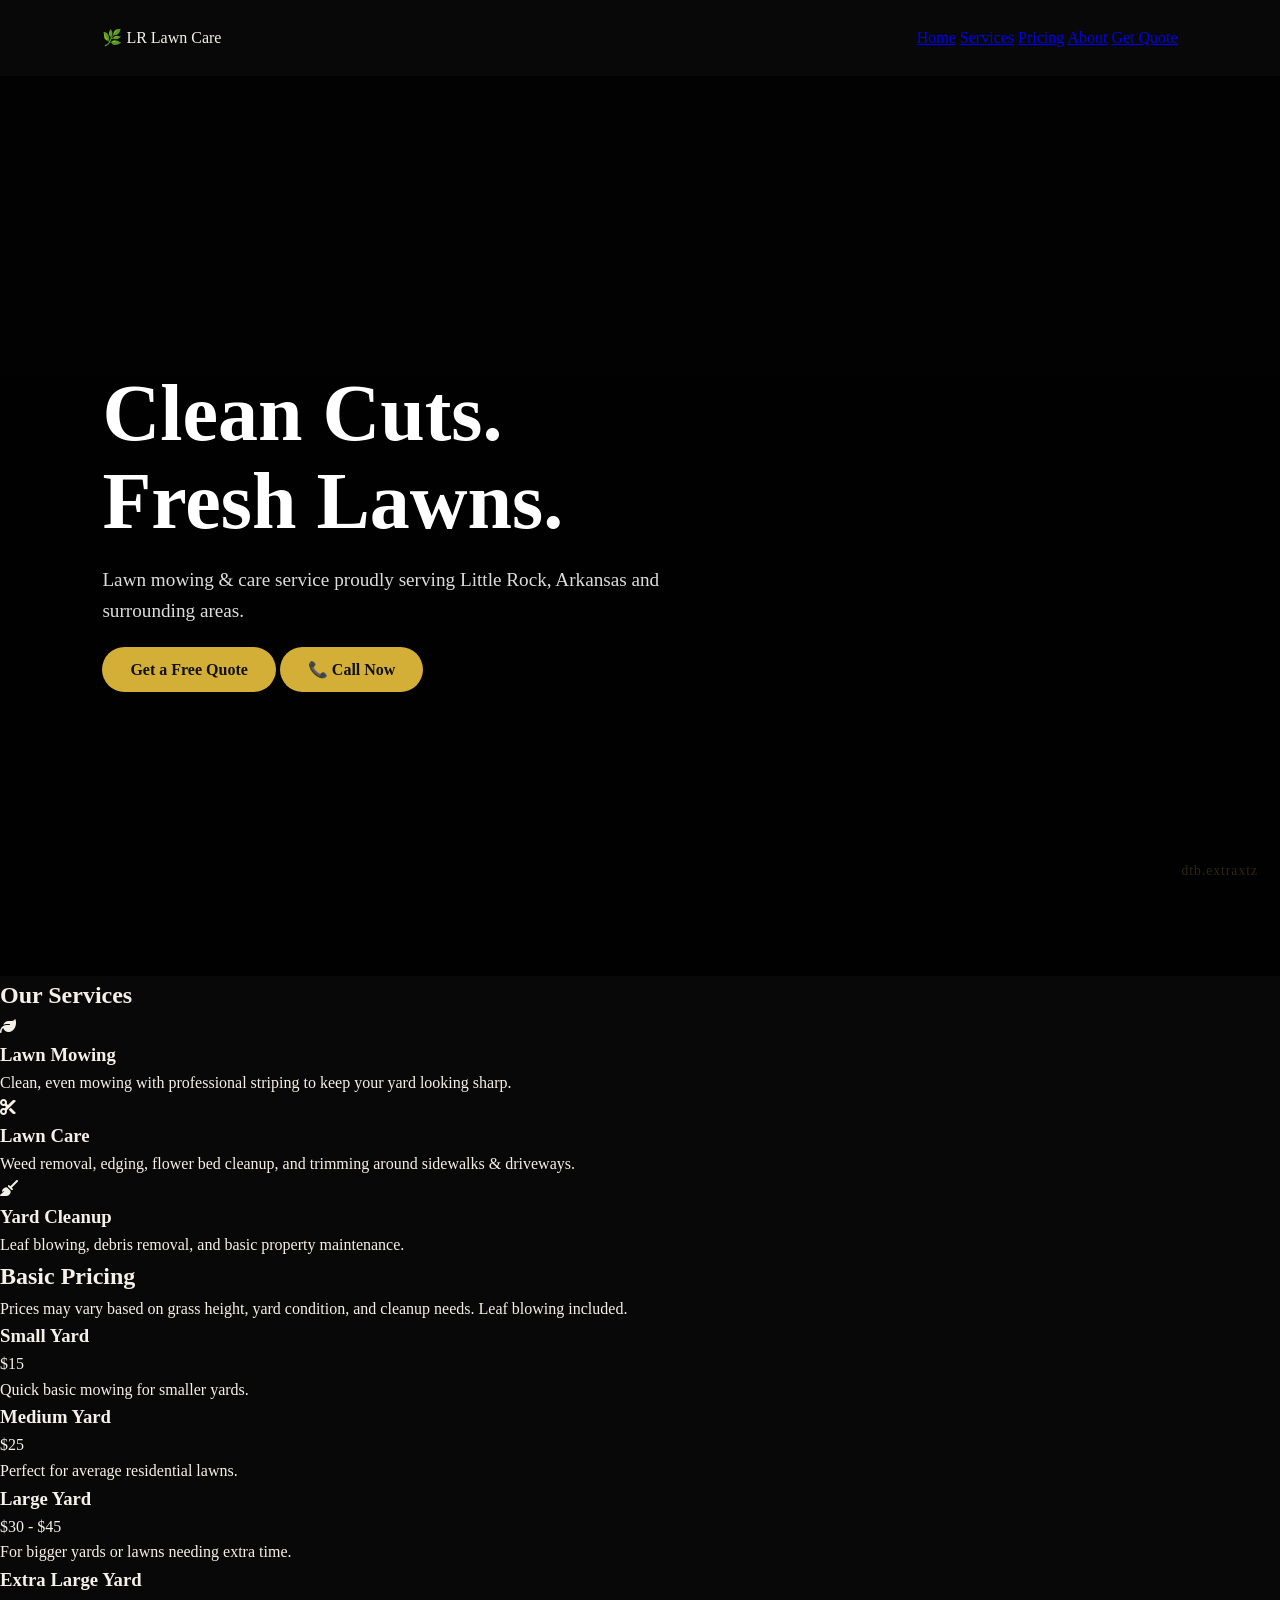
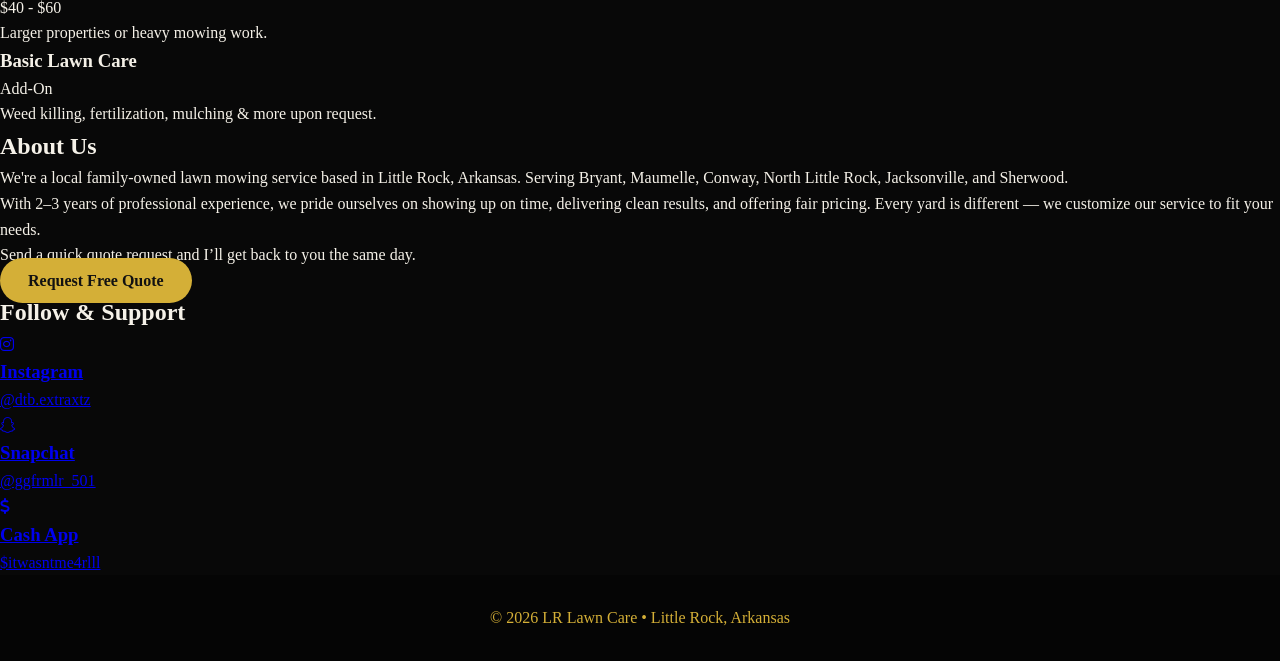
==== commit 2cc42117: "Update index.html" ====
--- a/index.html
+++ b/index.html
@@ -3,368 +3,153 @@
 <head>
   <meta charset="UTF-8" />
   <meta name="viewport" content="width=device-width, initial-scale=1.0" />
-  <title>Guided By The Holy Spirit</title>
+  <meta name="description" content="Professional lawn mowing and lawn care in Little Rock, Bryant, Maumelle, Conway, North Little Rock, Jacksonville & Sherwood, AR." />
+  <title>LR Lawn Care | Little Rock Lawn Mowing & Lawn Care</title>
+  
+  <!-- Google Fonts -->
+  <link href="https://fonts.googleapis.com/css2?family=Inter:wght@400;500;600&family=Playfair+Display:wght@700&display=swap" rel="stylesheet">
+  
+  <!-- Font Awesome -->
+  <link rel="stylesheet" href="https://cdnjs.cloudflare.com/ajax/libs/font-awesome/6.5.2/css/all.min.css" />
+  
   <link rel="stylesheet" href="style.css" />
 </head>
 <body>
 
-<header class="hero">
-  <nav>
-    <h2>Guided By The Holy Spirit</h2>
-
-    <div class="nav-buttons">
-      <a href="addiction.html" class="nav-link">Addiction Help</a>
-      <a href="music.html" class="nav-link">Worship Music</a>
-      <button id="themeBtn">Light</button>
+  <!-- NAVBAR -->
+  <nav class="navbar">
+    <div class="logo">🌿 LR Lawn Care</div>
+    <div class="nav-links">
+      <a href="index.html">Home</a>
+      <a href="#services">Services</a>
+      <a href="#pricing">Pricing</a>
+      <a href="#about">About</a>
+      <a href="quote.html">Get Quote</a>
     </div>
   </nav>
 
-  <div class="hero-content">
-    <h1>Be Still. Be Strengthened. Be Guided.</h1>
+  <!-- HERO -->
+  <header class="hero">
+    <div class="hero-content">
+      <h1>Clean Cuts.<br>Fresh Lawns.</h1>
+      <p>Lawn mowing & care service proudly serving Little Rock, Arkansas and surrounding areas.</p>
+      <div class="hero-buttons">
+        <a href="quote.html" class="btn">Get a Free Quote</a>
+        <a href="tel:5012462925" class="btn secondary-btn">📞 Call Now</a>
+      </div>
+    </div>
+  </header>
 
-    <p>
-      Scripture, prayer, worship, and encouragement for the mind,
-      heart, and spirit — rooted in God’s Word.
-    </p>
-
-    <a href="#topics" class="btn">Start Reading</a>
-  </div>
-</header>
-
-<main>
-
-  <section class="daily">
-    <h2>Verse of the Day</h2>
-
-    <p class="verse">
-      “Submit yourselves therefore to God. Resist the devil,
-      and he will flee from you.”
-    </p>
-
-    <span>James 4:7</span>
-
-    <button id="randomVerseBtn" class="random-btn">
-      Random Verse
-    </button>
-  </section>
-
-  <section class="portal-section">
-    <h2>Find What You Need Today</h2>
-
-    <div class="portal-grid">
-
-      <a href="#topics" class="portal-card">
-        <h3>Scripture Help</h3>
-        <p>
-          Find Bible verses for peace, anger, faith, pride,
-          spiritual warfare, fear, and strength.
-        </p>
-      </a>
-
-      <a href="addiction.html" class="portal-card">
-        <h3>Freedom From Addiction</h3>
-        <p>
-          Encouragement, prayer, and Scripture for temptation,
-          shame, weakness, and victory in Christ.
-        </p>
-      </a>
-
-      <a href="music.html" class="portal-card">
-        <h3>Worship Music</h3>
-        <p>
-          Worship songs, chord sheets, and praise music to help
-          keep your heart focused on God.
-        </p>
-      </a>
-
+  <!-- SERVICES -->
+  <section id="services" class="section">
+    <h2>Our Services</h2>
+    <div class="cards">
+      <div class="card">
+        <i class="fa-solid fa-leaf service-icon"></i>
+        <h3>Lawn Mowing</h3>
+        <p>Clean, even mowing with professional striping to keep your yard looking sharp.</p>
+      </div>
+      <div class="card">
+        <i class="fa-solid fa-scissors service-icon"></i>
+        <h3>Lawn Care</h3>
+        <p>Weed removal, edging, flower bed cleanup, and trimming around sidewalks & driveways.</p>
+      </div>
+      <div class="card">
+        <i class="fa-solid fa-broom service-icon"></i>
+        <h3>Yard Cleanup</h3>
+        <p>Leaf blowing, debris removal, and basic property maintenance.</p>
+      </div>
     </div>
   </section>
 
-  <section class="daily">
-    <h2>A Reminder for You</h2>
-
-    <p>
-      You are not too far gone. You are not forgotten. God still restores,
-      still forgives, still strengthens, and still leads His people.
+  <!-- PRICING -->
+  <section id="pricing" class="section pricing">
+    <h2>Basic Pricing</h2>
+    <p class="pricing-note">
+      Prices may vary based on grass height, yard condition, and cleanup needs. Leaf blowing included.
     </p>
-
-    <p class="verse">
-      “Draw nigh to God, and he will draw nigh to you.”
-    </p>
-
-    <span>James 4:8</span>
-  </section>
-
-  <section id="topics" class="topics">
-
-    <h2>Biblical Topics</h2>
-
-    <input
-      type="text"
-      id="searchInput"
-      placeholder="Search topics..."
-    />
-
-    <div class="accordion">
-
-      <div class="topic">
-        <button class="topic-btn">When You Need Peace</button>
-        <div class="topic-content">
-
-          <div class="verse-card">
-            <h3>Philippians 4:6-7</h3>
-            <p>
-              “Be careful for nothing; but in every thing by prayer and supplication...
-              let your requests be made known unto God.”
-            </p>
-            <small>
-              Bring your worry to God. His peace can guard your heart and mind.
-            </small>
-          </div>
-
-          <div class="verse-card">
-            <h3>John 14:27</h3>
-            <p>
-              “Peace I leave with you, my peace I give unto you...”
-            </p>
-            <small>
-              The peace Jesus gives is deeper than the peace the world offers.
-            </small>
-          </div>
-
-        </div>
+    <div class="pricing-grid">
+      <div class="price-card">
+        <h3>Small Yard</h3>
+        <p class="price">$15</p>
+        <p>Quick basic mowing for smaller yards.</p>
       </div>
-
-      <div class="topic">
-        <button class="topic-btn">When You Feel Weak</button>
-        <div class="topic-content">
-
-          <div class="verse-card">
-            <h3>2 Corinthians 12:9</h3>
-            <p>
-              “My grace is sufficient for thee: for my strength is made perfect in weakness.”
-            </p>
-            <small>
-              God’s strength shows up even when you feel like you have none left.
-            </small>
-          </div>
-
-          <div class="verse-card">
-            <h3>Philippians 4:13</h3>
-            <p>
-              “I can do all things through Christ which strengtheneth me.”
-            </p>
-            <small>
-              Your strength does not have to come from yourself. Christ strengthens you.
-            </small>
-          </div>
-
-        </div>
+      <div class="price-card">
+        <h3>Medium Yard</h3>
+        <p class="price">$25</p>
+        <p>Perfect for average residential lawns.</p>
       </div>
-
-      <div class="topic">
-        <button class="topic-btn">When You Feel Afraid</button>
-        <div class="topic-content">
-
-          <div class="verse-card">
-            <h3>Isaiah 41:10</h3>
-            <p>
-              “Fear thou not; for I am with thee...”
-            </p>
-            <small>
-              God’s presence is greater than fear.
-            </small>
-          </div>
-
-          <div class="verse-card">
-            <h3>2 Timothy 1:7</h3>
-            <p>
-              “For God hath not given us the spirit of fear; but of power,
-              and of love, and of a sound mind.”
-            </p>
-            <small>
-              Fear is not your identity. God gives power, love, and a sound mind.
-            </small>
-          </div>
-
-        </div>
+      <div class="price-card">
+        <h3>Large Yard</h3>
+        <p class="price">$30 - $45</p>
+        <p>For bigger yards or lawns needing extra time.</p>
       </div>
-
-      <div class="topic">
-        <button class="topic-btn">Positivity & Peace</button>
-        <div class="topic-content">
-
-          <div class="verse-card">
-            <h3>Philippians 4:8</h3>
-            <p>
-              “Whatsoever things are true, honest, just, pure,
-              lovely… think on these things.”
-            </p>
-            <small>
-              Focus your mind on godly things instead of fear and negativity.
-            </small>
-          </div>
-
-          <div class="verse-card">
-            <h3>Romans 8:6</h3>
-            <p>
-              “To be spiritually minded is life and peace.”
-            </p>
-            <small>
-              A mind centered on God produces peace.
-            </small>
-          </div>
-
-        </div>
+      <div class="price-card">
+        <h3>Extra Large Yard</h3>
+        <p class="price">$40 - $60</p>
+        <p>Larger properties or heavy mowing work.</p>
       </div>
-
-      <div class="topic">
-        <button class="topic-btn">Anger</button>
-        <div class="topic-content">
-
-          <div class="verse-card">
-            <h3>Ephesians 4:26-27</h3>
-            <p>
-              “Be ye angry, and sin not… Neither give place to the devil.”
-            </p>
-            <small>
-              Uncontrolled anger can become spiritually dangerous.
-            </small>
-          </div>
-
-          <div class="verse-card">
-            <h3>James 1:20</h3>
-            <p>
-              “The wrath of man worketh not the righteousness of God.”
-            </p>
-            <small>
-              Human rage does not produce God's righteousness.
-            </small>
-          </div>
-
-        </div>
+      <div class="price-card featured">
+        <h3>Basic Lawn Care</h3>
+        <p class="price">Add-On</p>
+        <p>Weed killing, fertilization, mulching & more upon request.</p>
       </div>
-
-      <div class="topic">
-        <button class="topic-btn">Pride</button>
-        <div class="topic-content">
-
-          <div class="verse-card">
-            <h3>Proverbs 16:18</h3>
-            <p>
-              “Pride goeth before destruction,
-              and an haughty spirit before a fall.”
-            </p>
-            <small>
-              Pride blinds people and leads them away from humility.
-            </small>
-          </div>
-
-          <div class="verse-card">
-            <h3>James 4:6</h3>
-            <p>
-              “God resisteth the proud,
-              but giveth grace unto the humble.”
-            </p>
-            <small>
-              God gives grace to the humble.
-            </small>
-          </div>
-
-        </div>
-      </div>
-
-      <div class="topic">
-        <button class="topic-btn">Spiritual Warfare</button>
-        <div class="topic-content">
-
-          <div class="verse-card">
-            <h3>2 Corinthians 10:5</h3>
-            <p>
-              “Casting down imaginations… bringing every thought
-              into obedience to Christ.”
-            </p>
-            <small>
-              The battlefield often begins in the mind.
-            </small>
-          </div>
-
-          <div class="verse-card">
-            <h3>Ephesians 6:11</h3>
-            <p>
-              “Put on the whole armour of God…”
-            </p>
-            <small>
-              God gives believers spiritual armor.
-            </small>
-          </div>
-
-        </div>
-      </div>
-
-      <div class="topic">
-        <button class="topic-btn">Faith</button>
-        <div class="topic-content">
-
-          <div class="verse-card">
-            <h3>Hebrews 11:1</h3>
-            <p>
-              “Faith is the substance of things hoped for,
-              the evidence of things not seen.”
-            </p>
-            <small>
-              Faith trusts God even when you cannot fully see ahead.
-            </small>
-          </div>
-
-          <div class="verse-card">
-            <h3>2 Corinthians 5:7</h3>
-            <p>
-              “For we walk by faith, not by sight.”
-            </p>
-            <small>
-              Christians live by trust in God.
-            </small>
-          </div>
-
-        </div>
-      </div>
-
     </div>
   </section>
 
-  <section class="daily suggestion-section">
-    <h2>Send a Suggestion</h2>
-
+  <!-- ABOUT -->
+  <section id="about" class="section about">
+    <h2>About Us</h2>
     <p>
-      Have an idea, prayer topic, worship song, or Bible section you want added?
-      Send it below.
+      We're a local family-owned lawn mowing service based in Little Rock, Arkansas. 
+      Serving Bryant, Maumelle, Conway, North Little Rock, Jacksonville, and Sherwood.
     </p>
-
-    <form action="https://formsubmit.co/gerardo.garcia.gg2189@gmail.com" method="POST" class="suggestion-form">
-      <input type="text" name="name" placeholder="Your name optional" />
-
-      <input type="email" name="email" placeholder="Your email optional" />
-
-      <textarea name="suggestion" placeholder="Type your suggestion here..." required></textarea>
-
-      <input type="hidden" name="_subject" value="New Website Suggestion" />
-      <input type="hidden" name="_captcha" value="false" />
-
-      <button type="submit" class="random-btn">Send Suggestion</button>
-    </form>
+    <p>
+      With 2–3 years of professional experience, we pride ourselves on showing up on time, 
+      delivering clean results, and offering fair pricing. Every yard is different — we customize our service to fit your needs.
+    </p>
   </section>
 
-</main>
+  <!-- FIXED CTA -->
+  <section class="cta">
+    <div class="cta-content">
+      <p class="cta-text">Send a quick quote request and I’ll get back to you the same day.</p>
+      <a href="quote.html" class="btn">Request Free Quote</a>
+    </div>
+  </section>
 
-<footer>
-  <p>
-    “Thy word is a lamp unto my feet,
-    and a light unto my path.”
-    — Psalm 119:105
-  </p>
-</footer>
+  <!-- SOCIALS -->
+  <section class="section socials">
+    <h2>Follow & Support</h2>
+    <div class="social-links">
+      <a href="https://instagram.com/dtb.extraxtz" target="_blank" class="social-card">
+        <i class="fa-brands fa-instagram social-icon instagram"></i>
+        <div>
+          <h3>Instagram</h3>
+          <p>@dtb.extraxtz</p>
+        </div>
+      </a>
+      <a href="https://snapchat.com/add/ggfrmlr_501" target="_blank" class="social-card">
+        <i class="fa-brands fa-snapchat social-icon snapchat"></i>
+        <div>
+          <h3>Snapchat</h3>
+          <p>@ggfrmlr_501</p>
+        </div>
+      </a>
+      <a href="https://cash.app/$itwasntme4rlll" target="_blank" class="social-card">
+        <i class="fa-solid fa-dollar-sign social-icon cashapp"></i>
+        <div>
+          <h3>Cash App</h3>
+          <p>$itwasntme4rlll</p>
+        </div>
+      </a>
+    </div>
+  </section>
 
-<script src="script.js"></script>
+  <footer>
+    <p>© 2026 LR Lawn Care • Little Rock, Arkansas</p>
+  </footer>
+
+  <script src="script.js"></script>
 </body>
 </html>
--- a/style.css
+++ b/style.css
@@ -709,3 +709,47 @@
     padding: 25px 15px;
   }
 }
+/* =========================
+   WATERMARK
+========================= */
+
+body::after {
+  content: "dtb.extraxtz";
+
+  position: fixed;
+
+  bottom: 18px;
+  right: 22px;
+
+  font-size: .85rem;
+
+  letter-spacing: 1px;
+
+  color: rgba(212,175,55,.22);
+
+  font-family: Georgia, serif;
+
+  pointer-events: none;
+
+  z-index: 9999;
+
+  user-select: none;
+
+  text-shadow:
+    0 0 10px rgba(212,175,55,.08);
+
+  transition: .3s;
+}
+
+body.light::after {
+  color: rgba(120,90,20,.18);
+}
+
+@media (max-width: 768px) {
+
+  body::after {
+    font-size: .72rem;
+    bottom: 12px;
+    right: 14px;
+  }
+}
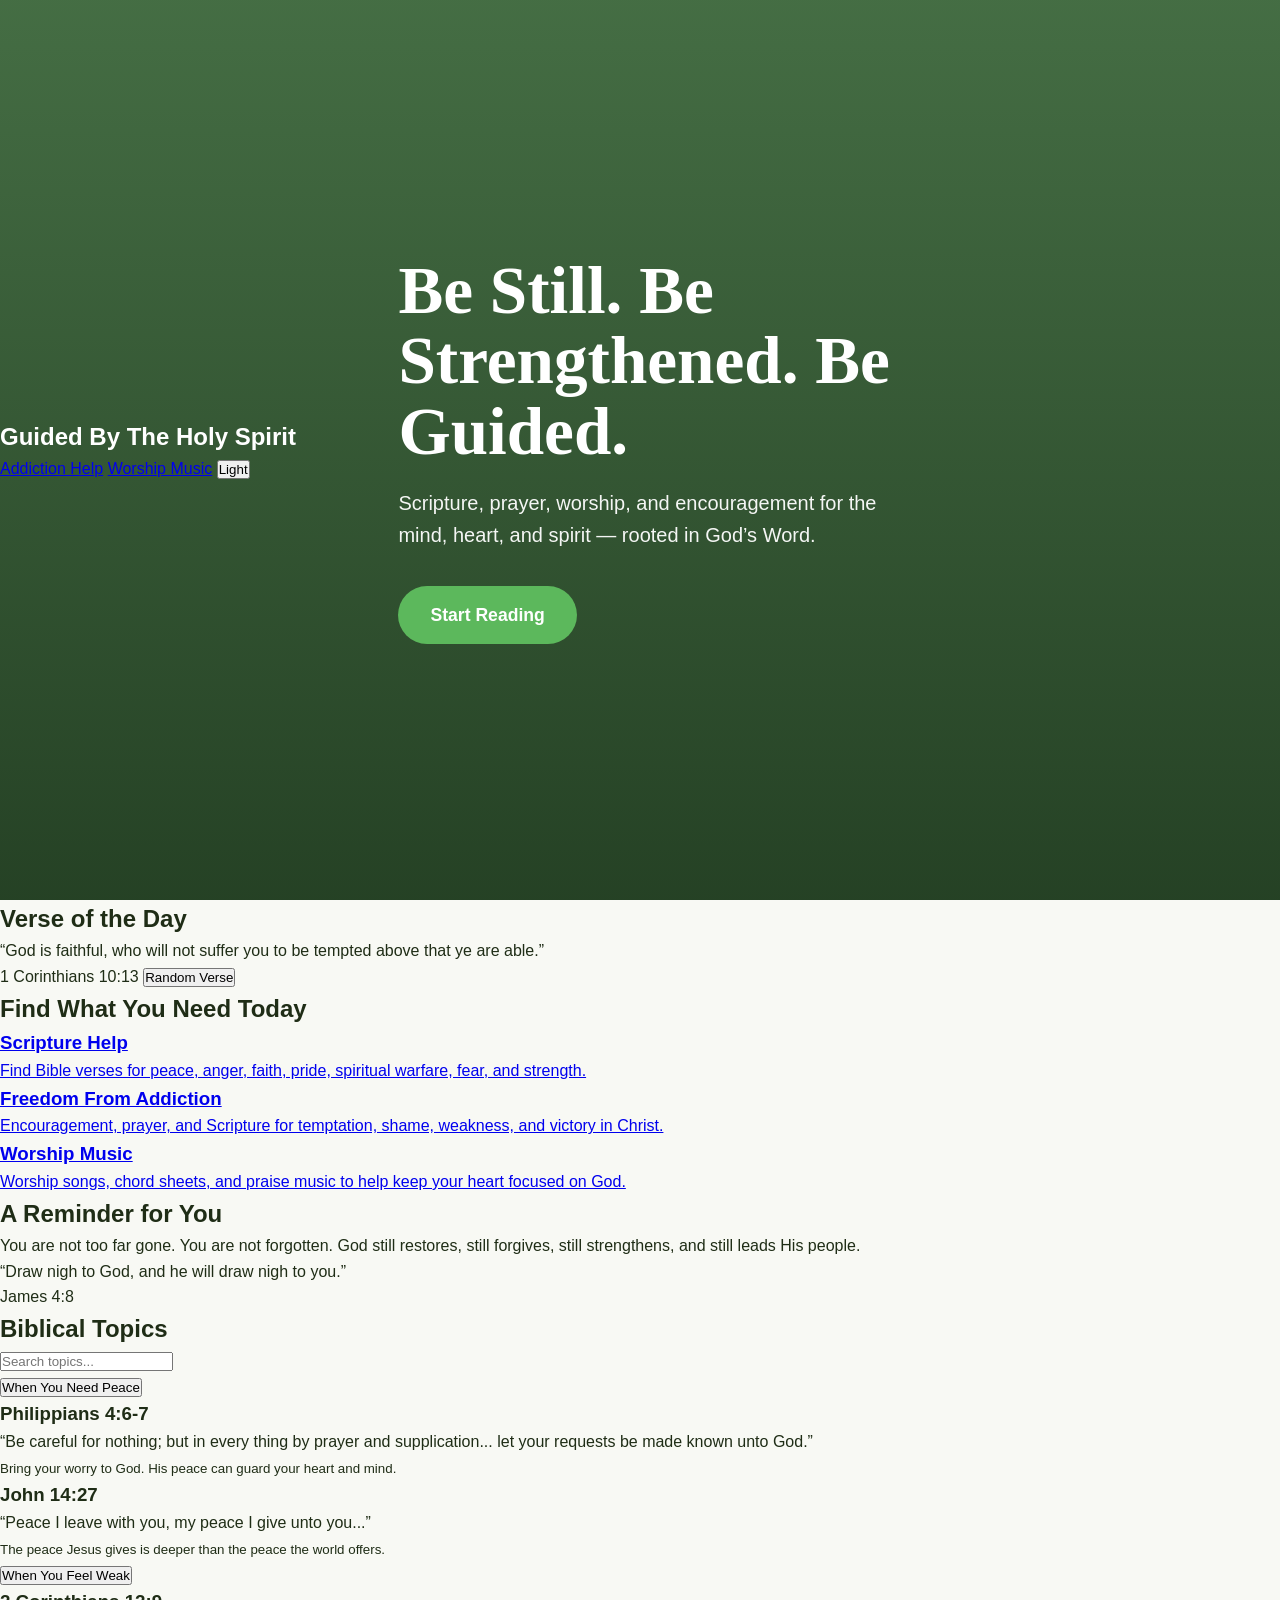
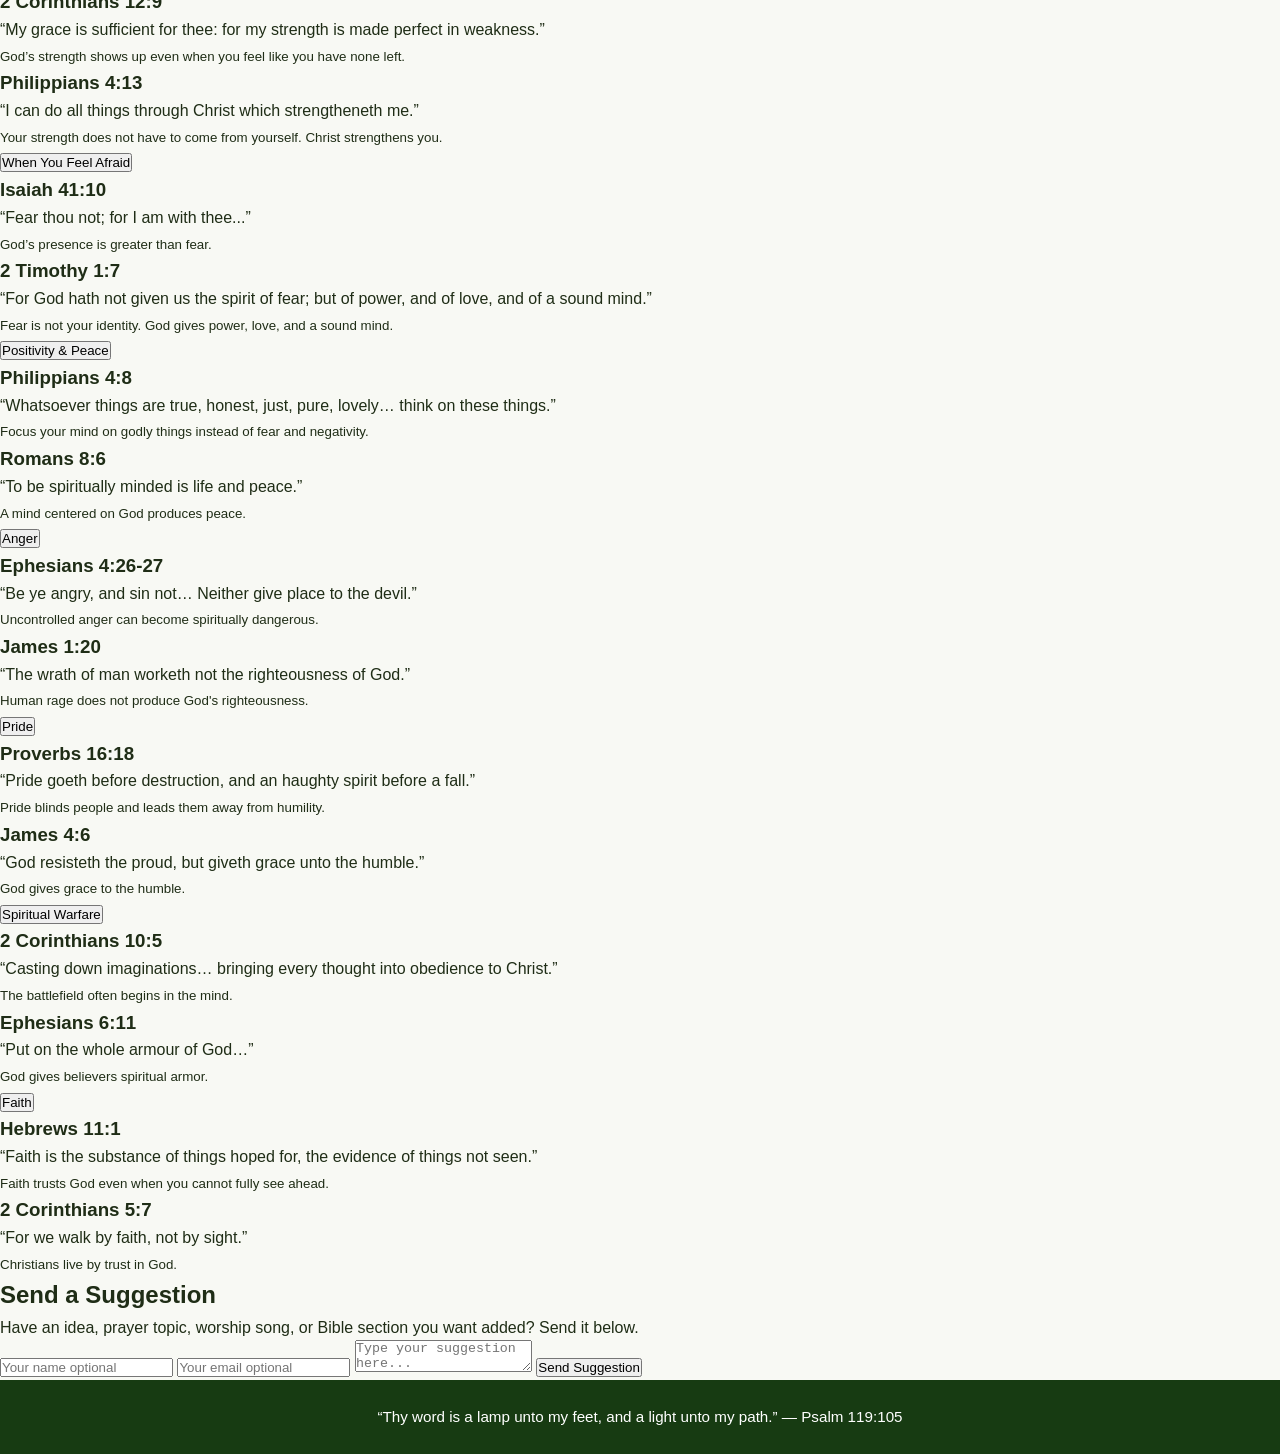
==== commit f1fe7275: "Update index.html" ====
--- a/index.html
+++ b/index.html
@@ -3,153 +3,368 @@
 <head>
   <meta charset="UTF-8" />
   <meta name="viewport" content="width=device-width, initial-scale=1.0" />
-  <meta name="description" content="Professional lawn mowing and lawn care in Little Rock, Bryant, Maumelle, Conway, North Little Rock, Jacksonville & Sherwood, AR." />
-  <title>LR Lawn Care | Little Rock Lawn Mowing & Lawn Care</title>
-  
-  <!-- Google Fonts -->
-  <link href="https://fonts.googleapis.com/css2?family=Inter:wght@400;500;600&family=Playfair+Display:wght@700&display=swap" rel="stylesheet">
-  
-  <!-- Font Awesome -->
-  <link rel="stylesheet" href="https://cdnjs.cloudflare.com/ajax/libs/font-awesome/6.5.2/css/all.min.css" />
-  
+  <title>Guided By The Holy Spirit</title>
   <link rel="stylesheet" href="style.css" />
 </head>
 <body>
 
-  <!-- NAVBAR -->
-  <nav class="navbar">
-    <div class="logo">🌿 LR Lawn Care</div>
-    <div class="nav-links">
-      <a href="index.html">Home</a>
-      <a href="#services">Services</a>
-      <a href="#pricing">Pricing</a>
-      <a href="#about">About</a>
-      <a href="quote.html">Get Quote</a>
+<header class="hero">
+  <nav>
+    <h2>Guided By The Holy Spirit</h2>
+
+    <div class="nav-buttons">
+      <a href="addiction.html" class="nav-link">Addiction Help</a>
+      <a href="music.html" class="nav-link">Worship Music</a>
+      <button id="themeBtn">Light</button>
     </div>
   </nav>
 
-  <!-- HERO -->
-  <header class="hero">
-    <div class="hero-content">
-      <h1>Clean Cuts.<br>Fresh Lawns.</h1>
-      <p>Lawn mowing & care service proudly serving Little Rock, Arkansas and surrounding areas.</p>
-      <div class="hero-buttons">
-        <a href="quote.html" class="btn">Get a Free Quote</a>
-        <a href="tel:5012462925" class="btn secondary-btn">📞 Call Now</a>
-      </div>
+  <div class="hero-content">
+    <h1>Be Still. Be Strengthened. Be Guided.</h1>
+
+    <p>
+      Scripture, prayer, worship, and encouragement for the mind,
+      heart, and spirit — rooted in God’s Word.
+    </p>
+
+    <a href="#topics" class="btn">Start Reading</a>
+  </div>
+</header>
+
+<main>
+
+  <section class="daily">
+    <h2>Verse of the Day</h2>
+
+    <p class="verse">
+      “Submit yourselves therefore to God. Resist the devil,
+      and he will flee from you.”
+    </p>
+
+    <span>James 4:7</span>
+
+    <button id="randomVerseBtn" class="random-btn">
+      Random Verse
+    </button>
+  </section>
+
+  <section class="portal-section">
+    <h2>Find What You Need Today</h2>
+
+    <div class="portal-grid">
+
+      <a href="#topics" class="portal-card">
+        <h3>Scripture Help</h3>
+        <p>
+          Find Bible verses for peace, anger, faith, pride,
+          spiritual warfare, fear, and strength.
+        </p>
+      </a>
+
+      <a href="addiction.html" class="portal-card">
+        <h3>Freedom From Addiction</h3>
+        <p>
+          Encouragement, prayer, and Scripture for temptation,
+          shame, weakness, and victory in Christ.
+        </p>
+      </a>
+
+      <a href="music.html" class="portal-card">
+        <h3>Worship Music</h3>
+        <p>
+          Worship songs, chord sheets, and praise music to help
+          keep your heart focused on God.
+        </p>
+      </a>
+
     </div>
-  </header>
-
-  <!-- SERVICES -->
-  <section id="services" class="section">
-    <h2>Our Services</h2>
-    <div class="cards">
-      <div class="card">
-        <i class="fa-solid fa-leaf service-icon"></i>
-        <h3>Lawn Mowing</h3>
-        <p>Clean, even mowing with professional striping to keep your yard looking sharp.</p>
-      </div>
-      <div class="card">
-        <i class="fa-solid fa-scissors service-icon"></i>
-        <h3>Lawn Care</h3>
-        <p>Weed removal, edging, flower bed cleanup, and trimming around sidewalks & driveways.</p>
-      </div>
-      <div class="card">
-        <i class="fa-solid fa-broom service-icon"></i>
-        <h3>Yard Cleanup</h3>
-        <p>Leaf blowing, debris removal, and basic property maintenance.</p>
-      </div>
+  </section>
+
+  <section class="daily">
+    <h2>A Reminder for You</h2>
+
+    <p>
+      You are not too far gone. You are not forgotten. God still restores,
+      still forgives, still strengthens, and still leads His people.
+    </p>
+
+    <p class="verse">
+      “Draw nigh to God, and he will draw nigh to you.”
+    </p>
+
+    <span>James 4:8</span>
+  </section>
+
+  <section id="topics" class="topics">
+
+    <h2>Biblical Topics</h2>
+
+    <input
+      type="text"
+      id="searchInput"
+      placeholder="Search topics..."
+    />
+
+    <div class="accordion">
+
+      <div class="topic">
+        <button class="topic-btn">When You Need Peace</button>
+        <div class="topic-content">
+
+          <div class="verse-card">
+            <h3>Philippians 4:6-7</h3>
+            <p>
+              “Be careful for nothing; but in every thing by prayer and supplication...
+              let your requests be made known unto God.”
+            </p>
+            <small>
+              Bring your worry to God. His peace can guard your heart and mind.
+            </small>
+          </div>
+
+          <div class="verse-card">
+            <h3>John 14:27</h3>
+            <p>
+              “Peace I leave with you, my peace I give unto you...”
+            </p>
+            <small>
+              The peace Jesus gives is deeper than the peace the world offers.
+            </small>
+          </div>
+
+        </div>
+      </div>
+
+      <div class="topic">
+        <button class="topic-btn">When You Feel Weak</button>
+        <div class="topic-content">
+
+          <div class="verse-card">
+            <h3>2 Corinthians 12:9</h3>
+            <p>
+              “My grace is sufficient for thee: for my strength is made perfect in weakness.”
+            </p>
+            <small>
+              God’s strength shows up even when you feel like you have none left.
+            </small>
+          </div>
+
+          <div class="verse-card">
+            <h3>Philippians 4:13</h3>
+            <p>
+              “I can do all things through Christ which strengtheneth me.”
+            </p>
+            <small>
+              Your strength does not have to come from yourself. Christ strengthens you.
+            </small>
+          </div>
+
+        </div>
+      </div>
+
+      <div class="topic">
+        <button class="topic-btn">When You Feel Afraid</button>
+        <div class="topic-content">
+
+          <div class="verse-card">
+            <h3>Isaiah 41:10</h3>
+            <p>
+              “Fear thou not; for I am with thee...”
+            </p>
+            <small>
+              God’s presence is greater than fear.
+            </small>
+          </div>
+
+          <div class="verse-card">
+            <h3>2 Timothy 1:7</h3>
+            <p>
+              “For God hath not given us the spirit of fear; but of power,
+              and of love, and of a sound mind.”
+            </p>
+            <small>
+              Fear is not your identity. God gives power, love, and a sound mind.
+            </small>
+          </div>
+
+        </div>
+      </div>
+
+      <div class="topic">
+        <button class="topic-btn">Positivity & Peace</button>
+        <div class="topic-content">
+
+          <div class="verse-card">
+            <h3>Philippians 4:8</h3>
+            <p>
+              “Whatsoever things are true, honest, just, pure,
+              lovely… think on these things.”
+            </p>
+            <small>
+              Focus your mind on godly things instead of fear and negativity.
+            </small>
+          </div>
+
+          <div class="verse-card">
+            <h3>Romans 8:6</h3>
+            <p>
+              “To be spiritually minded is life and peace.”
+            </p>
+            <small>
+              A mind centered on God produces peace.
+            </small>
+          </div>
+
+        </div>
+      </div>
+
+      <div class="topic">
+        <button class="topic-btn">Anger</button>
+        <div class="topic-content">
+
+          <div class="verse-card">
+            <h3>Ephesians 4:26-27</h3>
+            <p>
+              “Be ye angry, and sin not… Neither give place to the devil.”
+            </p>
+            <small>
+              Uncontrolled anger can become spiritually dangerous.
+            </small>
+          </div>
+
+          <div class="verse-card">
+            <h3>James 1:20</h3>
+            <p>
+              “The wrath of man worketh not the righteousness of God.”
+            </p>
+            <small>
+              Human rage does not produce God's righteousness.
+            </small>
+          </div>
+
+        </div>
+      </div>
+
+      <div class="topic">
+        <button class="topic-btn">Pride</button>
+        <div class="topic-content">
+
+          <div class="verse-card">
+            <h3>Proverbs 16:18</h3>
+            <p>
+              “Pride goeth before destruction,
+              and an haughty spirit before a fall.”
+            </p>
+            <small>
+              Pride blinds people and leads them away from humility.
+            </small>
+          </div>
+
+          <div class="verse-card">
+            <h3>James 4:6</h3>
+            <p>
+              “God resisteth the proud,
+              but giveth grace unto the humble.”
+            </p>
+            <small>
+              God gives grace to the humble.
+            </small>
+          </div>
+
+        </div>
+      </div>
+
+      <div class="topic">
+        <button class="topic-btn">Spiritual Warfare</button>
+        <div class="topic-content">
+
+          <div class="verse-card">
+            <h3>2 Corinthians 10:5</h3>
+            <p>
+              “Casting down imaginations… bringing every thought
+              into obedience to Christ.”
+            </p>
+            <small>
+              The battlefield often begins in the mind.
+            </small>
+          </div>
+
+          <div class="verse-card">
+            <h3>Ephesians 6:11</h3>
+            <p>
+              “Put on the whole armour of God…”
+            </p>
+            <small>
+              God gives believers spiritual armor.
+            </small>
+          </div>
+
+        </div>
+      </div>
+
+      <div class="topic">
+        <button class="topic-btn">Faith</button>
+        <div class="topic-content">
+
+          <div class="verse-card">
+            <h3>Hebrews 11:1</h3>
+            <p>
+              “Faith is the substance of things hoped for,
+              the evidence of things not seen.”
+            </p>
+            <small>
+              Faith trusts God even when you cannot fully see ahead.
+            </small>
+          </div>
+
+          <div class="verse-card">
+            <h3>2 Corinthians 5:7</h3>
+            <p>
+              “For we walk by faith, not by sight.”
+            </p>
+            <small>
+              Christians live by trust in God.
+            </small>
+          </div>
+
+        </div>
+      </div>
+
     </div>
   </section>
 
-  <!-- PRICING -->
-  <section id="pricing" class="section pricing">
-    <h2>Basic Pricing</h2>
-    <p class="pricing-note">
-      Prices may vary based on grass height, yard condition, and cleanup needs. Leaf blowing included.
-    </p>
-    <div class="pricing-grid">
-      <div class="price-card">
-        <h3>Small Yard</h3>
-        <p class="price">$15</p>
-        <p>Quick basic mowing for smaller yards.</p>
-      </div>
-      <div class="price-card">
-        <h3>Medium Yard</h3>
-        <p class="price">$25</p>
-        <p>Perfect for average residential lawns.</p>
-      </div>
-      <div class="price-card">
-        <h3>Large Yard</h3>
-        <p class="price">$30 - $45</p>
-        <p>For bigger yards or lawns needing extra time.</p>
-      </div>
-      <div class="price-card">
-        <h3>Extra Large Yard</h3>
-        <p class="price">$40 - $60</p>
-        <p>Larger properties or heavy mowing work.</p>
-      </div>
-      <div class="price-card featured">
-        <h3>Basic Lawn Care</h3>
-        <p class="price">Add-On</p>
-        <p>Weed killing, fertilization, mulching & more upon request.</p>
-      </div>
-    </div>
-  </section>
-
-  <!-- ABOUT -->
-  <section id="about" class="section about">
-    <h2>About Us</h2>
+  <section class="daily suggestion-section">
+    <h2>Send a Suggestion</h2>
+
     <p>
-      We're a local family-owned lawn mowing service based in Little Rock, Arkansas. 
-      Serving Bryant, Maumelle, Conway, North Little Rock, Jacksonville, and Sherwood.
-    </p>
-    <p>
-      With 2–3 years of professional experience, we pride ourselves on showing up on time, 
-      delivering clean results, and offering fair pricing. Every yard is different — we customize our service to fit your needs.
-    </p>
-  </section>
-
-  <!-- FIXED CTA -->
-  <section class="cta">
-    <div class="cta-content">
-      <p class="cta-text">Send a quick quote request and I’ll get back to you the same day.</p>
-      <a href="quote.html" class="btn">Request Free Quote</a>
-    </div>
-  </section>
-
-  <!-- SOCIALS -->
-  <section class="section socials">
-    <h2>Follow & Support</h2>
-    <div class="social-links">
-      <a href="https://instagram.com/dtb.extraxtz" target="_blank" class="social-card">
-        <i class="fa-brands fa-instagram social-icon instagram"></i>
-        <div>
-          <h3>Instagram</h3>
-          <p>@dtb.extraxtz</p>
-        </div>
-      </a>
-      <a href="https://snapchat.com/add/ggfrmlr_501" target="_blank" class="social-card">
-        <i class="fa-brands fa-snapchat social-icon snapchat"></i>
-        <div>
-          <h3>Snapchat</h3>
-          <p>@ggfrmlr_501</p>
-        </div>
-      </a>
-      <a href="https://cash.app/$itwasntme4rlll" target="_blank" class="social-card">
-        <i class="fa-solid fa-dollar-sign social-icon cashapp"></i>
-        <div>
-          <h3>Cash App</h3>
-          <p>$itwasntme4rlll</p>
-        </div>
-      </a>
-    </div>
-  </section>
-
-  <footer>
-    <p>© 2026 LR Lawn Care • Little Rock, Arkansas</p>
-  </footer>
-
-  <script src="script.js"></script>
+      Have an idea, prayer topic, worship song, or Bible section you want added?
+      Send it below.
+    </p>
+
+    <form action="https://formsubmit.co/gerardo.garcia.gg2189@gmail.com" method="POST" class="suggestion-form">
+      <input type="text" name="name" placeholder="Your name optional" />
+
+      <input type="email" name="email" placeholder="Your email optional" />
+
+      <textarea name="suggestion" placeholder="Type your suggestion here..." required></textarea>
+
+      <input type="hidden" name="_subject" value="New Website Suggestion" />
+      <input type="hidden" name="_captcha" value="false" />
+
+      <button type="submit" class="random-btn">Send Suggestion</button>
+    </form>
+  </section>
+
+</main>
+
+<footer>
+  <p>
+    “Thy word is a lamp unto my feet,
+    and a light unto my path.”
+    — Psalm 119:105
+  </p>
+</footer>
+
+<script src="script.js"></script>
 </body>
 </html>
--- a/style.css
+++ b/style.css
@@ -1,7 +1,3 @@
-/* =========================
-   RESET
-========================= */
-
 * {
   margin: 0;
   padding: 0;
@@ -12,744 +8,272 @@
   scroll-behavior: smooth;
 }
 
-/* =========================
-   BODY
-========================= */
-
 body {
-  font-family: Georgia, serif;
-  background: #080808;
-  color: #f5f1e8;
+  font-family: 'Inter', sans-serif;
+  background: #f8f9f4;
+  color: #1f2d16;
   line-height: 1.6;
 }
 
-/* =========================
-   HERO
-========================= */
-
+/* NAVBAR */
+.navbar {
+  position: sticky;
+  top: 0;
+  z-index: 1000;
+  display: flex;
+  justify-content: space-between;
+  align-items: center;
+  padding: 20px 8%;
+  background: rgba(23, 59, 18, 0.97);
+  backdrop-filter: blur(12px);
+  box-shadow: 0 4px 15px rgba(0,0,0,0.1);
+}
+
+.logo {
+  font-size: 1.6rem;
+  font-weight: bold;
+  color: white;
+}
+
+.nav-links a {
+  color: white;
+  text-decoration: none;
+  margin-left: 28px;
+  font-weight: 500;
+  transition: color 0.3s;
+}
+
+.nav-links a:hover {
+  color: #a8ff78;
+}
+
+/* HERO */
 .hero {
   min-height: 100vh;
-
-  background:
-    linear-gradient(rgba(0,0,0,.78), rgba(0,0,0,.88)),
-    url("https://images.unsplash.com/photo-1500530855697-b586d89ba3ee")
-    center/cover;
-
-  display: flex;
-  flex-direction: column;
-}
-
-.small-hero {
-  min-height: 55vh;
-}
-
-/* =========================
-   NAVBAR
-========================= */
-
-nav {
-  display: flex;
-  justify-content: space-between;
+  background: linear-gradient(rgba(18, 70, 18, 0.78), rgba(8, 40, 8, 0.88)),
+              url("https://images.unsplash.com/photo-1558904541-efa843a96f01?auto=format&fit=crop&w=2000&q=80") center/cover no-repeat;
+  display: flex;
   align-items: center;
-
-  padding: 25px 8%;
-}
-
-nav h2 {
-  color: #d4af37;
-  letter-spacing: 1px;
-  font-size: 1.5rem;
-}
-
-.nav-buttons {
+  color: white;
+}
+
+.hero-content {
+  max-width: 720px;
+  padding: 0 8%;
+}
+
+.hero-content h1 {
+  font-family: 'Playfair Display', serif;
+  font-size: 4.2rem;
+  line-height: 1.05;
+  margin-bottom: 20px;
+}
+
+.hero-content p {
+  font-size: 1.25rem;
+  margin-bottom: 35px;
+  opacity: 0.95;
+}
+
+/* BUTTONS */
+.btn {
+  display: inline-block;
+  background: #5cb85c;
+  color: white;
+  padding: 15px 32px;
+  border-radius: 50px;
+  text-decoration: none;
+  font-weight: 600;
+  font-size: 1.1rem;
+  transition: all 0.4s cubic-bezier(0.4, 0, 0.2, 1);
+  margin-right: 12px;
+}
+
+.btn:hover {
+  background: #4ade80;
+  transform: translateY(-4px) scale(1.05);
+  box-shadow: 0 10px 25px rgba(92, 184, 92, 0.4);
+}
+
+.secondary-btn {
+  background: transparent;
+  border: 2px solid white;
+  color: white;
+}
+
+.secondary-btn:hover {
+  background: white;
+  color: #2f6b1f;
+}
+
+/* SECTIONS */
+.section {
+  padding: 100px 8%;
+  text-align: center;
+}
+
+.section h2 {
+  font-family: 'Playfair Display', serif;
+  font-size: 3rem;
+  color: #2f6b1f;
+  margin-bottom: 50px;
+}
+
+/* CARDS */
+.cards, .pricing-grid, .social-links {
+  display: flex;
+  justify-content: center;
+  flex-wrap: wrap;
+  gap: 30px;
+}
+
+.card, .price-card, .social-card {
+  background: white;
+  padding: 35px 25px;
+  border-radius: 24px;
+  box-shadow: 0 10px 30px rgba(0,0,0,0.1);
+  transition: all 0.4s cubic-bezier(0.4, 0, 0.2, 1);
+}
+
+.card {
+  width: 320px;
+  border-bottom: 6px solid #5cb85c;
+}
+
+.price-card {
+  width: 260px;
+  border-bottom: 6px solid #5cb85c;
+  text-align: center;
+}
+
+.price-card:hover, .card:hover, .social-card:hover {
+  transform: translateY(-15px) scale(1.04);
+  box-shadow: 0 25px 50px rgba(0,0,0,0.15);
+}
+
+.price-card.featured {
+  border-bottom-color: #2f6b1f;
+  background: #f9fff4;
+  transform: scale(1.05);
+}
+
+.service-icon {
+  font-size: 3.2rem;
+  color: #5cb85c;
+  margin-bottom: 20px;
+}
+
+.card h3, .price-card h3 {
+  margin-bottom: 12px;
+  color: #2f6b1f;
+}
+
+.price {
+  font-size: 2.4rem;
+  font-weight: 700;
+  color: #2f6b1f;
+  margin: 12px 0;
+}
+
+/* ABOUT */
+.about {
+  background: #e6f3d8;
+}
+
+.about p {
+  max-width: 780px;
+  margin: 0 auto 25px;
+  font-size: 1.15rem;
+}
+
+/* FIXED CTA */
+.cta {
+  background: #2f6b1f;
+  color: white;
+  padding: 110px 8% 100px;
+  text-align: center;
+  position: relative;
+}
+
+.cta-content {
+  max-width: 700px;
+  margin: 0 auto;
+}
+
+.cta-text {
+  font-size: 1.45rem;
+  margin-bottom: 35px;
+  opacity: 0.95;
+  line-height: 1.4;
+}
+
+.cta .btn {
+  background: white;
+  color: #2f6b1f;
+  padding: 16px 40px;
+  font-size: 1.15rem;
+  box-shadow: 0 8px 20px rgba(0, 0, 0, 0.2);
+}
+
+.cta .btn:hover {
+  background: #5cb85c;
+  color: white;
+  transform: translateY(-4px);
+}
+
+/* SOCIALS */
+.socials {
+  background: #eef7e5;
+}
+
+.social-card {
+  width: 320px;
   display: flex;
   align-items: center;
-  gap: 15px;
-}
-
-.nav-link {
+  gap: 20px;
   text-decoration: none;
-
-  background: rgba(212,175,55,.15);
-
-  border: 1px solid #d4af37;
-
-  color: #d4af37;
-
-  padding: 10px 18px;
-
-  border-radius: 20px;
-
-  transition: .3s;
-}
-
-.nav-link:hover {
-  background: #d4af37;
-  color: #111;
-}
-
-#themeBtn {
-  background: #d4af37;
-  color: #111;
-
-  border: none;
-
-  padding: 10px 18px;
-
-  border-radius: 20px;
-
-  cursor: pointer;
-
-  font-weight: bold;
-}
-
-/* =========================
-   HERO CONTENT
-========================= */
-
-.hero-content {
-  flex: 1;
-
-  display: flex;
-  flex-direction: column;
-  justify-content: center;
-
-  padding: 0 8%;
-
-  max-width: 850px;
-}
-
-.hero-content h1 {
-  font-size: clamp(2.8rem, 7vw, 5rem);
-
-  color: #fff;
-
-  margin-bottom: 20px;
-
-  line-height: 1.1;
-}
-
-.hero-content p {
-  font-size: 1.2rem;
-  color: #ddd;
-  margin-bottom: 30px;
-}
-
-.btn {
-  width: fit-content;
-
-  background: #d4af37;
-
-  color: #111;
-
-  padding: 14px 28px;
-
-  text-decoration: none;
-
-  border-radius: 30px;
-
-  font-weight: bold;
-
-  transition: .3s;
-}
-
-.btn:hover {
-  transform: scale(1.05);
-}
-
-/* =========================
-   MAIN
-========================= */
-
-main {
-  padding: 60px 8%;
-}
-
-/* =========================
-   DAILY
-========================= */
-
-.daily {
-  background:
-    linear-gradient(
-      135deg,
-      #161616,
-      #2a230f
-    );
-
-  border: 1px solid #d4af37;
-
-  padding: 40px;
-
-  border-radius: 25px;
-
-  text-align: center;
-
-  margin-bottom: 70px;
-
-  box-shadow:
-    0 0 30px rgba(212,175,55,.08);
-}
-
-.daily h2 {
-  color: #d4af37;
-  margin-bottom: 18px;
-  font-size: 2rem;
-}
-
-.daily .verse {
-  font-size: 1.35rem;
-  margin-bottom: 12px;
-}
-
-/* =========================
-   BUTTONS
-========================= */
-
-.random-btn {
-  margin-top: 20px;
-
-  background: #d4af37;
-
-  color: #111;
-
-  border: none;
-
-  padding: 12px 22px;
-
-  border-radius: 30px;
-
-  cursor: pointer;
-
-  font-weight: bold;
-
-  transition: .3s;
-}
-
-.random-btn:hover {
-  transform: translateY(-2px) scale(1.03);
-}
-
-/* =========================
-   PORTAL SECTION
-========================= */
-
-.portal-section {
-  margin-bottom: 80px;
-}
-
-.portal-section h2 {
-  text-align: center;
-
-  color: #d4af37;
-
-  margin-bottom: 35px;
-
-  font-size: 2.5rem;
-}
-
-.portal-grid {
-  display: grid;
-
-  grid-template-columns: repeat(auto-fit, minmax(240px, 1fr));
-
-  gap: 25px;
-}
-
-.portal-card {
-  background:
-    linear-gradient(
-      135deg,
-      #111,
-      #211a08
-    );
-
-  border: 1px solid #d4af37;
-
-  border-radius: 22px;
-
-  padding: 30px;
-
-  text-decoration: none;
-
-  color: #f5f1e8;
-
-  transition: .3s;
-
-  min-height: 220px;
-
-  display: flex;
-  flex-direction: column;
-  justify-content: center;
-}
-
-.portal-card:hover {
-  transform: translateY(-7px);
-
-  box-shadow:
-    0 0 25px rgba(212,175,55,.18),
-    0 0 50px rgba(212,175,55,.08);
-}
-
-.portal-card h3 {
-  color: #d4af37;
-  margin-bottom: 15px;
-  font-size: 1.5rem;
-}
-
-.portal-card p {
-  color: #ddd;
-  line-height: 1.7;
-}
-
-/* =========================
-   TOPICS
-========================= */
-
-.topics h2 {
-  text-align: center;
-
-  color: #d4af37;
-
-  margin-bottom: 20px;
-
-  font-size: 2.2rem;
-}
-
-#searchInput {
-  width: 100%;
-  max-width: 500px;
-
-  display: block;
-
-  margin: 0 auto 35px auto;
-
-  padding: 15px;
-
-  border-radius: 15px;
-
-  border: 1px solid #444;
-
-  background: #111;
-
-  color: white;
-
-  font-size: 1rem;
-}
-
-.accordion {
-  max-width: 950px;
-  margin: auto;
-}
-
-.topic {
-  margin-bottom: 18px;
-
-  border-radius: 18px;
-
-  overflow: hidden;
-
-  background: #141414;
-
-  border: 1px solid #333;
-}
-
-.topic-btn {
-  width: 100%;
-
-  padding: 22px;
-
-  background: #181818;
-
-  color: #f5f1e8;
-
-  font-size: 1.15rem;
-
-  text-align: left;
-
-  border: none;
-
-  cursor: pointer;
-
-  font-weight: bold;
-
-  transition: .3s;
-}
-
-.topic-btn:hover {
-  background: #2a230f;
-  color: #d4af37;
-}
-
-.topic-content {
-  display: none;
-
-  padding: 22px;
-
-  background: #101010;
-}
-
-.topic.active .topic-content {
-  display: block;
-}
-
-/* =========================
-   VERSE CARDS
-========================= */
-
-.verse-card {
-  background: #1c1c1c;
-
-  border-left: 4px solid #d4af37;
-
-  padding: 22px;
-
-  margin-bottom: 18px;
-
-  border-radius: 14px;
-}
-
-.verse-card h3 {
-  color: #d4af37;
-  margin-bottom: 10px;
-}
-
-.verse-card p {
-  font-size: 1.1rem;
-  margin-bottom: 10px;
-}
-
-.verse-card small {
-  color: #cfc6ad;
-}
-
-/* =========================
-   MUSIC PAGE
-========================= */
-
-.song-card {
-  background:
-    linear-gradient(
-      135deg,
-      #111,
-      #211a08
-    );
-
-  border: 1px solid #d4af37;
-}
-
-.song-header {
-  display: flex;
-
-  justify-content: space-between;
-
-  align-items: center;
-
-  gap: 20px;
-
-  margin-bottom: 20px;
-}
-
-.song-header h3 {
-  color: #d4af37;
-  font-size: 1.8rem;
-}
-
-.chord-box {
-  background: #080808;
-
-  border: 1px solid #333;
-
-  border-radius: 15px;
-
-  padding: 20px;
-
-  overflow-x: auto;
-}
-
-.chord-box pre {
-  color: #f5f1e8;
-
-  font-size: 1rem;
-
-  line-height: 1.9;
-
-  white-space: pre-wrap;
-
-  font-family: "Courier New", monospace;
-}
-
-/* =========================
-   SUGGESTION FORM
-========================= */
-
-.suggestion-section {
-  max-width: 1000px;
-
-  margin-left: auto;
-  margin-right: auto;
-
-  position: relative;
-}
-
-.suggestion-form {
-  width: 100%;
-  max-width: 700px;
-
-  margin: 35px auto 0 auto;
-
-  display: flex;
-  flex-direction: column;
-
-  gap: 18px;
-}
-
-.suggestion-form input,
-.suggestion-form textarea {
-  width: 100%;
-
-  padding: 16px 18px;
-
-  border-radius: 16px;
-
-  border: 1px solid rgba(212,175,55,.55);
-
-  background:
-    linear-gradient(
-      135deg,
-      rgba(20,20,20,.95),
-      rgba(35,28,12,.92)
-    );
-
-  color: #f5f1e8;
-
-  font-size: 1rem;
-
-  font-family: Georgia, serif;
-
-  outline: none;
-
-  transition: .3s;
-}
-
-.suggestion-form textarea {
-  min-height: 170px;
-
-  resize: vertical;
-}
-
-.suggestion-form input:focus,
-.suggestion-form textarea:focus {
-  border-color: #d4af37;
-
-  box-shadow:
-    0 0 18px rgba(212,175,55,.18),
-    0 0 40px rgba(212,175,55,.08);
-}
-
-.suggestion-form input::placeholder,
-.suggestion-form textarea::placeholder {
-  color: #aaa;
-}
-
-.suggestion-form button {
-  width: fit-content;
-
-  align-self: center;
-
-  padding: 14px 38px;
-}
-
-/* =========================
-   FOOTER
-========================= */
-
+  color: #1f2d16;
+}
+
+.social-icon {
+  font-size: 3rem;
+  width: 55px;
+}
+
+/* FOOTER */
 footer {
-  text-align: center;
-
-  padding: 30px;
-
-  background: #050505;
-
-  color: #d4af37;
-}
-
-/* =========================
-   LIGHT MODE
-========================= */
-
-body.light {
-  background: #f7f2e8;
-  color: #1b1b1b;
-}
-
-body.light .topic,
-body.light .topic-content,
-body.light .verse-card,
-body.light .topic-btn,
-body.light .song-card {
-  background: #fffaf0;
-  color: #111;
-}
-
-body.light .daily,
-body.light .portal-card {
-  background: #fffaf0;
-}
-
-body.light .portal-card p {
-  color: #333;
-}
-
-body.light .chord-box {
-  background: white;
-}
-
-body.light .chord-box pre {
-  color: #111;
-}
-
-body.light #searchInput {
-  background: white;
-  color: black;
-}
-
-body.light .suggestion-form input,
-body.light .suggestion-form textarea {
-  background: white;
-  color: #111;
-}
-
-/* =========================
-   MOBILE
-========================= */
-
+  background: #173b12;
+  color: white;
+  text-align: center;
+  padding: 25px;
+  font-size: 0.95rem;
+}
+
+/* MOBILE */
 @media (max-width: 768px) {
-
-  nav {
+  .navbar {
     flex-direction: column;
-    gap: 18px;
-    text-align: center;
-  }
-
-  .nav-buttons {
-    flex-wrap: wrap;
-    justify-content: center;
-  }
-
-  .hero {
-    min-height: auto;
-    padding-bottom: 60px;
-  }
-
-  .hero-content {
-    text-align: center;
-    align-items: center;
-    padding-top: 50px;
-  }
-
+    gap: 15px;
+    padding: 18px 5%;
+  }
+  
+  .nav-links a {
+    margin: 0 10px;
+  }
+  
   .hero-content h1 {
-    font-size: 2.7rem;
-  }
-
-  .hero-content p {
-    font-size: 1rem;
-  }
-
-  .btn {
-    width: 100%;
-    text-align: center;
-  }
-
-  .daily {
-    padding: 28px 20px;
-  }
-
-  .daily .verse {
-    font-size: 1.1rem;
-  }
-
-  .portal-grid {
-    grid-template-columns: 1fr;
-  }
-
-  .portal-card {
-    min-height: auto;
-  }
-
-  .topics h2,
-  .portal-section h2 {
-    font-size: 2rem;
-  }
-
-  .topic-btn {
-    font-size: 1rem;
-    padding: 18px;
-  }
-
-  .song-header {
-    flex-direction: column;
-    align-items: flex-start;
-  }
-
-  .song-header button {
-    width: 100%;
-  }
-
-  .chord-box pre {
-    font-size: .85rem;
-  }
-
-  .suggestion-form button {
-    width: 100%;
-  }
-
-  footer {
-    font-size: .9rem;
-    padding: 25px 15px;
-  }
-}
-/* =========================
-   WATERMARK
-========================= */
-
-body::after {
-  content: "dtb.extraxtz";
-
-  position: fixed;
-
-  bottom: 18px;
-  right: 22px;
-
-  font-size: .85rem;
-
-  letter-spacing: 1px;
-
-  color: rgba(212,175,55,.22);
-
-  font-family: Georgia, serif;
-
-  pointer-events: none;
-
-  z-index: 9999;
-
-  user-select: none;
-
-  text-shadow:
-    0 0 10px rgba(212,175,55,.08);
-
-  transition: .3s;
-}
-
-body.light::after {
-  color: rgba(120,90,20,.18);
-}
-
-@media (max-width: 768px) {
-
-  body::after {
-    font-size: .72rem;
-    bottom: 12px;
-    right: 14px;
-  }
-}
+    font-size: 2.8rem;
+  }
+  
+  .section {
+    padding: 80px 5%;
+  }
+  
+  .section h2 {
+    font-size: 2.4rem;
+  }
+  
+  .cta {
+    padding: 90px 5% 80px;
+  }
+}
